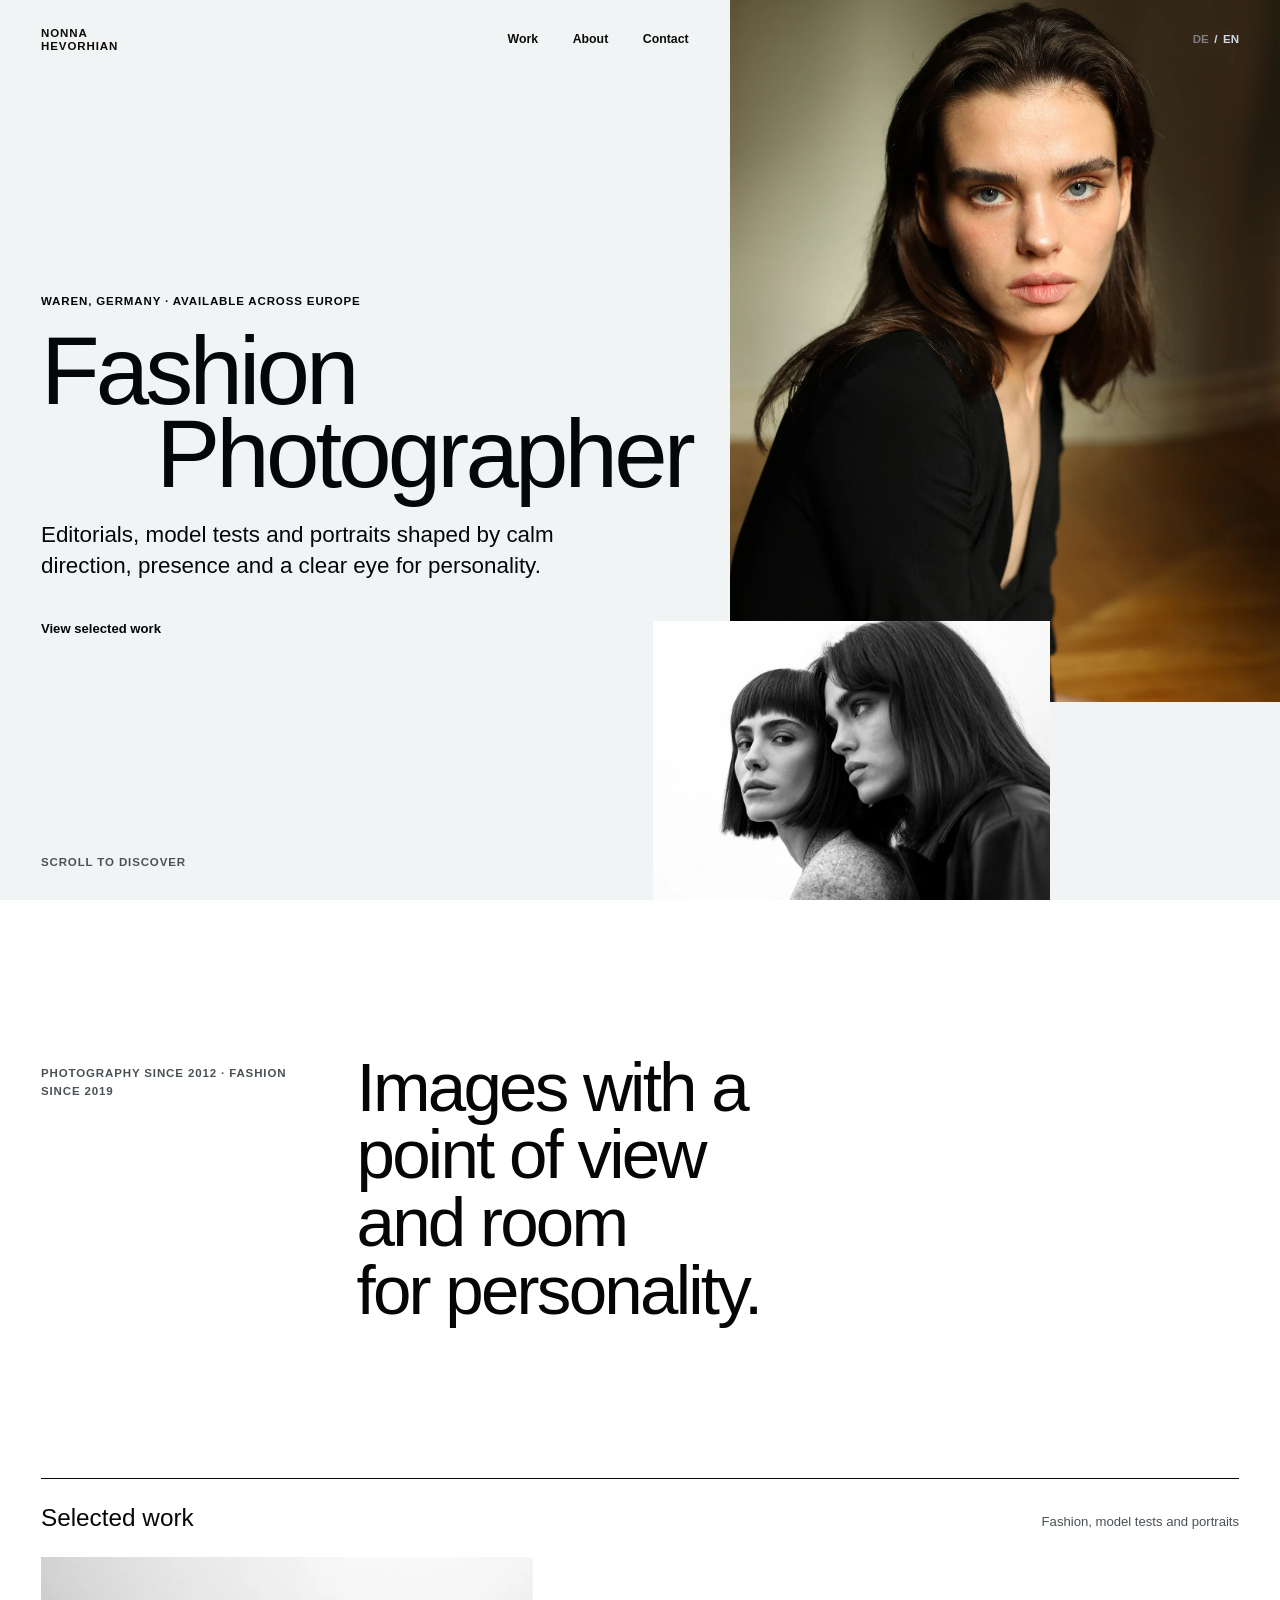
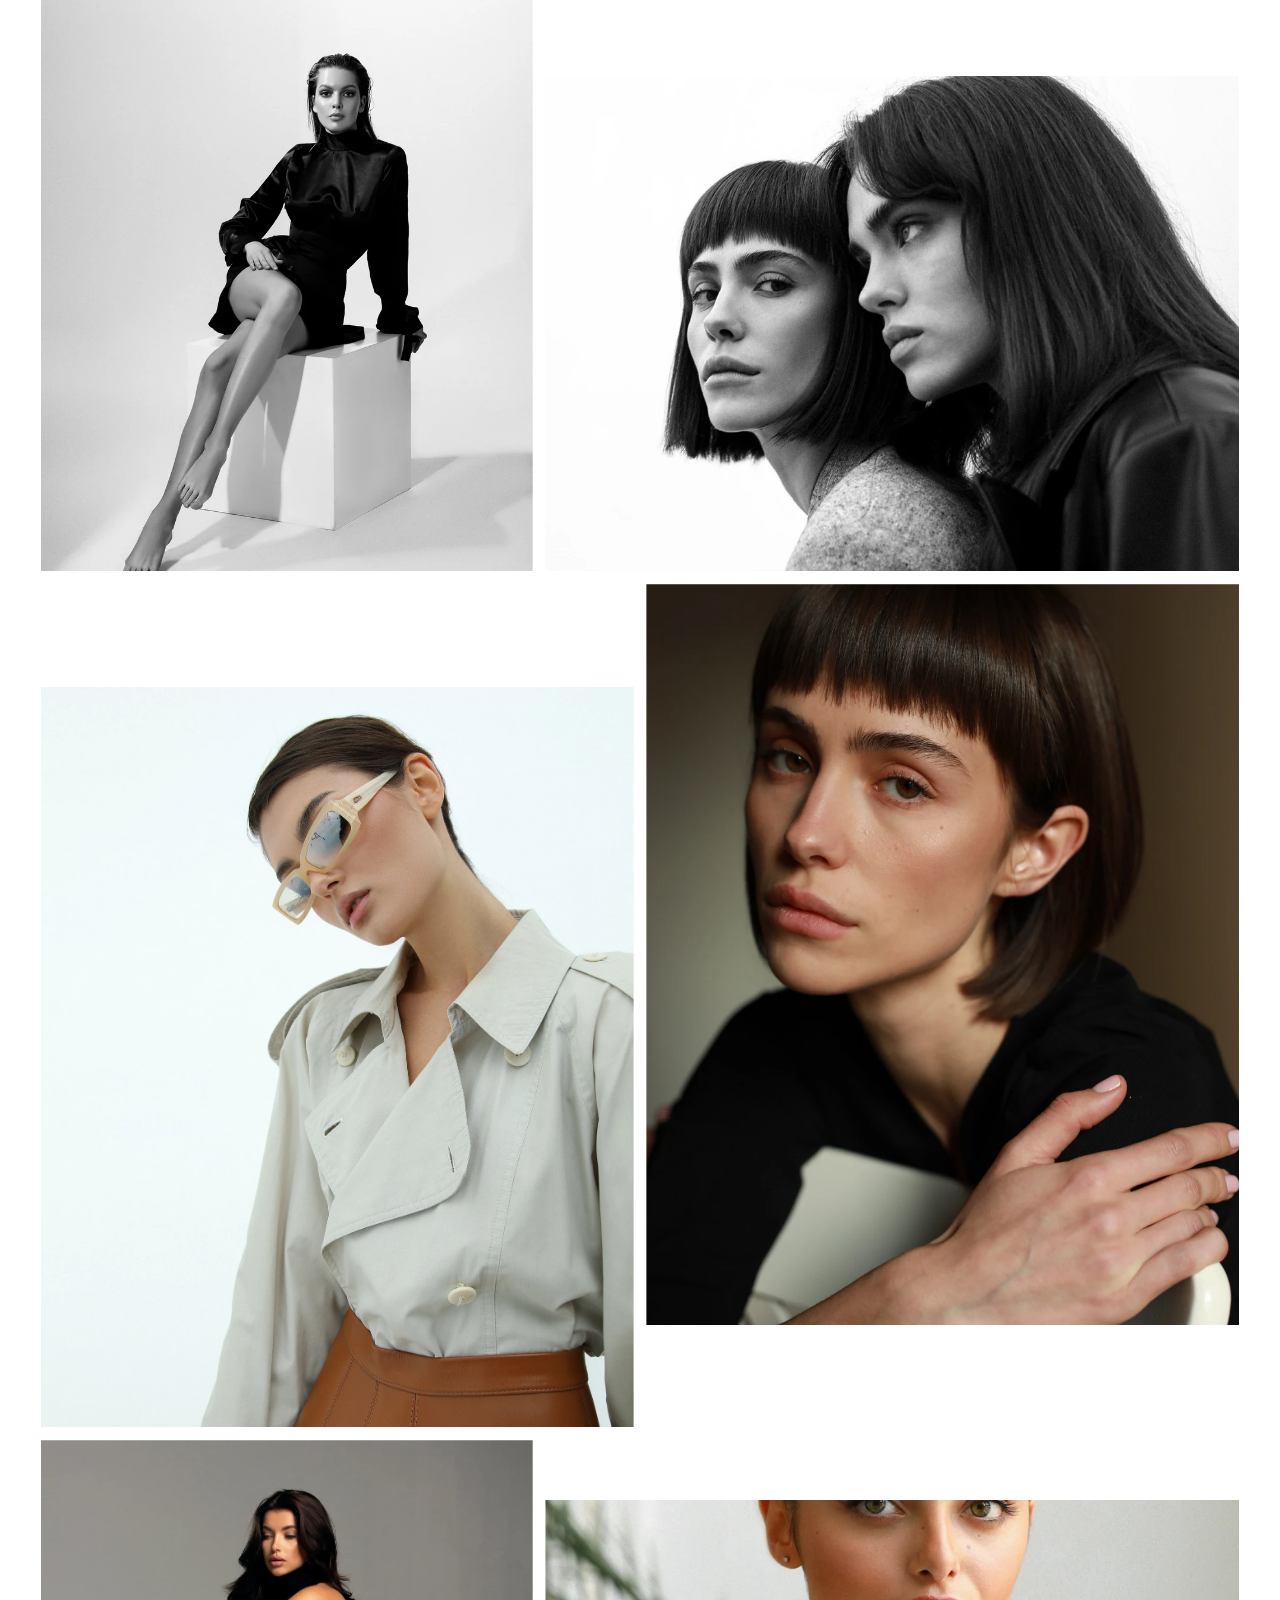
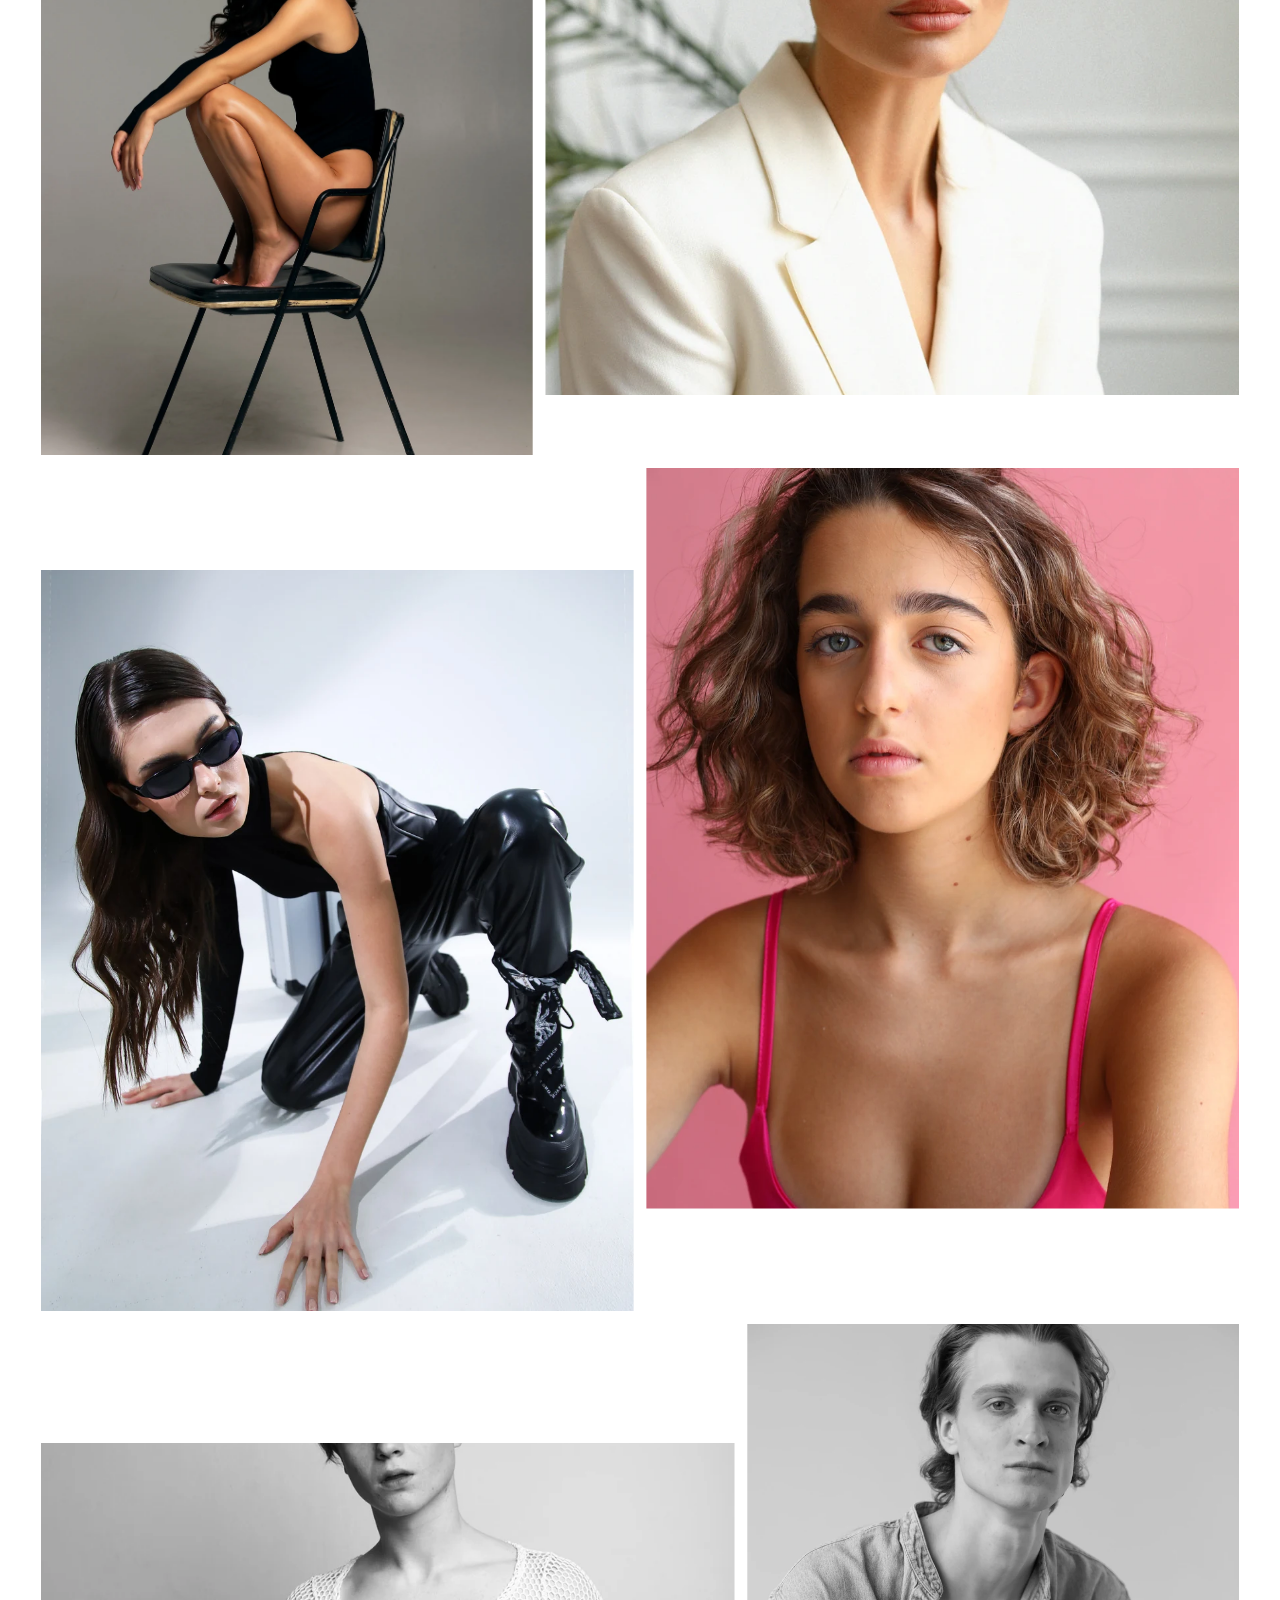
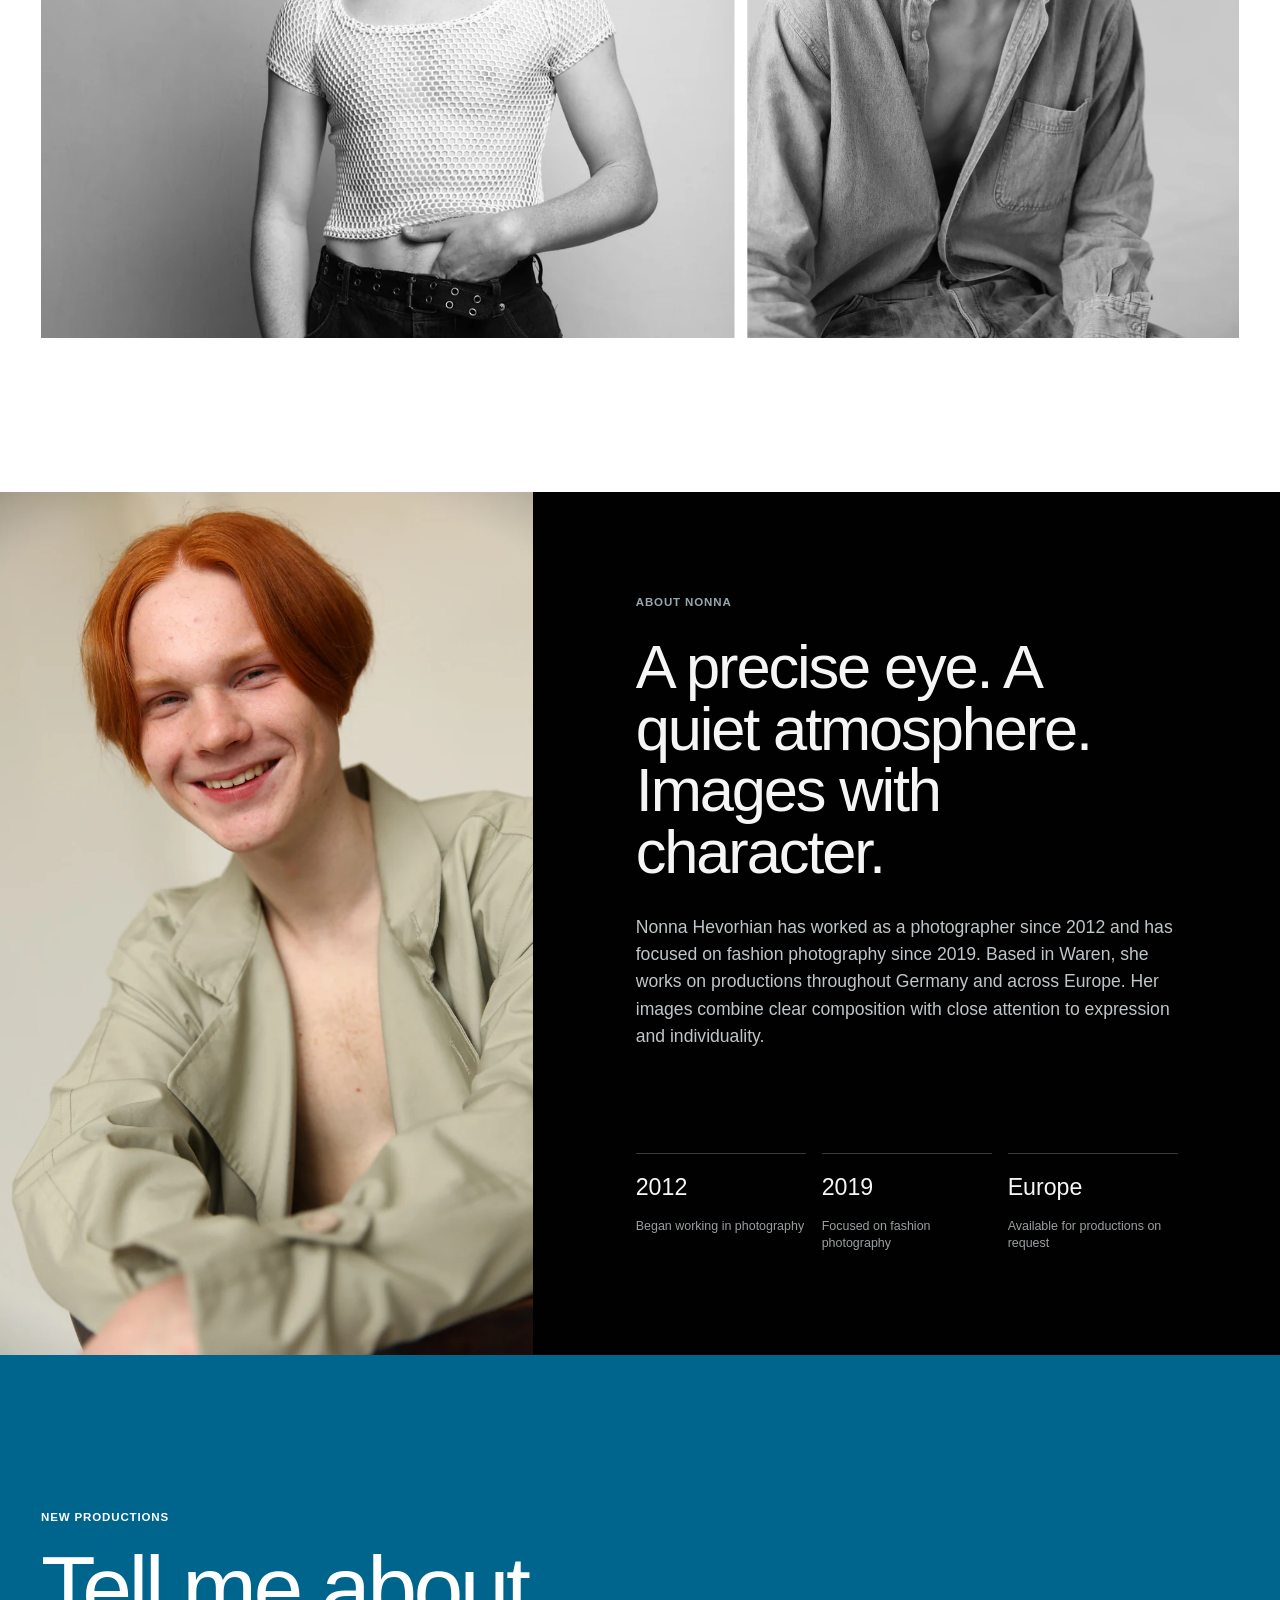
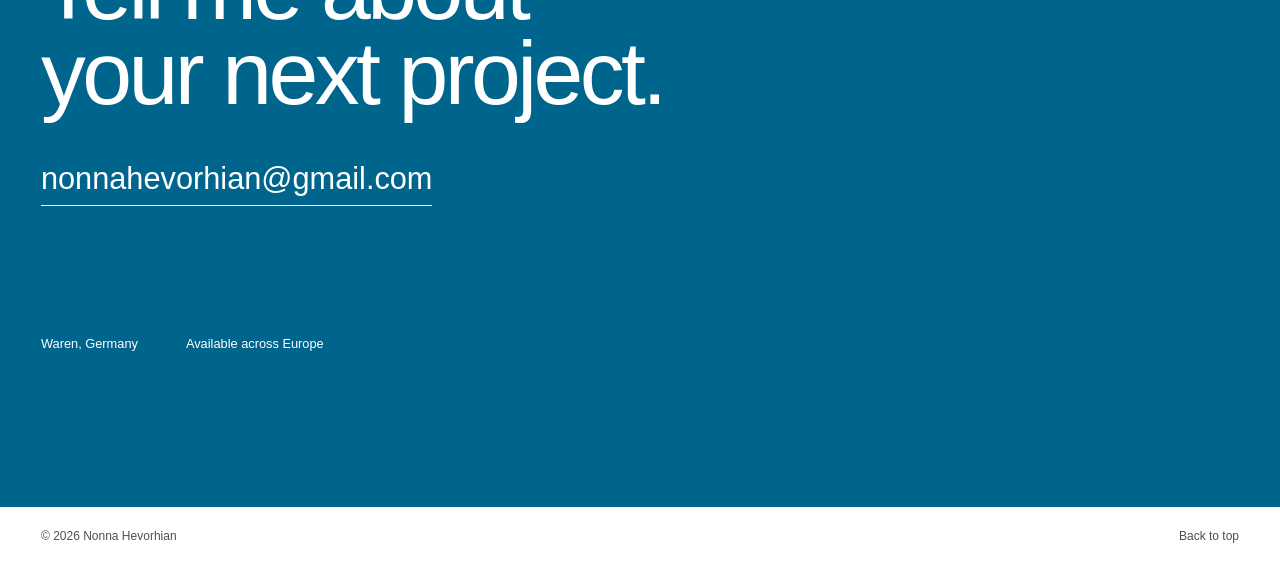
==== index.html @ c0c9d3ea "Publish Nonna photography portfolio" ====
<!doctype html>
<html lang="de">
  <head>
    <meta charset="UTF-8" />
    <meta name="viewport" content="width=device-width, initial-scale=1" />
    <meta name="description" content="Nonna Hevorhian, Fashionfotografin in Waren. Editorial, Model Tests und Portraits in Deutschland und europaweit." />
    <meta name="theme-color" content="oklch(1 0 0)" />
    <meta name="robots" content="index, follow, max-image-preview:large" />
    <link rel="canonical" href="https://unquiet-apb.github.io/nonna-photography/" />
    <link rel="alternate" hreflang="de" href="https://unquiet-apb.github.io/nonna-photography/?lang=de" />
    <link rel="alternate" hreflang="en" href="https://unquiet-apb.github.io/nonna-photography/?lang=en" />
    <link rel="alternate" hreflang="x-default" href="https://unquiet-apb.github.io/nonna-photography/" />
    <title>Nonna Hevorhian | Fashion Photographer</title>
    <link rel="icon" href="assets/favicon.svg" type="image/svg+xml" />
    <link rel="stylesheet" href="styles.css" />
    <script type="application/ld+json">
      {
        "@context": "https://schema.org",
        "@graph": [
          {
            "@type": "Person",
            "@id": "https://unquiet-apb.github.io/nonna-photography/#nonna-hevorhian",
            "name": "Nonna Hevorhian",
            "jobTitle": "Fashion Photographer",
            "url": "https://unquiet-apb.github.io/nonna-photography/",
            "email": "mailto:nonnahevorhian@gmail.com",
            "knowsLanguage": ["de", "en"],
            "knowsAbout": [
              "Fashion photography",
              "Editorial photography",
              "Model tests",
              "Portrait photography"
            ],
            "worksFor": { "@id": "https://unquiet-apb.github.io/nonna-photography/#studio" }
          },
          {
            "@type": "ProfessionalService",
            "@id": "https://unquiet-apb.github.io/nonna-photography/#studio",
            "name": "Nonna Hevorhian Photography",
            "url": "https://unquiet-apb.github.io/nonna-photography/",
            "image": "https://unquiet-apb.github.io/nonna-photography/assets/photos/nonna-04-01.webp",
            "email": "nonnahevorhian@gmail.com",
            "founder": { "@id": "https://unquiet-apb.github.io/nonna-photography/#nonna-hevorhian" },
            "address": {
              "@type": "PostalAddress",
              "addressLocality": "Waren (Müritz)",
              "addressCountry": "DE"
            },
            "areaServed": {
              "@type": "Place",
              "name": "Europe"
            },
            "serviceType": [
              "Fashion photography",
              "Editorial photography",
              "Model tests",
              "Portrait photography"
            ]
          }
        ]
      }
    </script>
    <script src="script.js" defer></script>
  </head>
  <body>
    <a class="skip-link" href="#main" data-i18n="skip">Zum Inhalt springen</a>

    <header class="site-header" aria-label="Hauptnavigation">
      <a class="wordmark" href="#top" aria-label="Nonna Hevorhian, Startseite">
        <span>NONNA</span>
        <span>HEVORHIAN</span>
      </a>

      <nav class="nav-links" aria-label="Seitenbereiche">
        <a href="#work" data-i18n="navWork">Arbeiten</a>
        <a href="#about" data-i18n="navAbout">Über mich</a>
        <a href="#contact" data-i18n="navContact">Kontakt</a>
      </nav>

      <div class="language-switch" role="group" aria-label="Sprache wählen">
        <button class="lang-button is-active" type="button" data-lang="de" aria-pressed="true">DE</button>
        <span aria-hidden="true">/</span>
        <button class="lang-button" type="button" data-lang="en" aria-pressed="false">EN</button>
      </div>
    </header>

    <main id="main">
      <section class="hero" id="top" aria-labelledby="hero-title">
        <div class="hero-copy">
          <p class="hero-location" data-i18n="heroLocation">Waren, Deutschland · europaweit</p>
          <h1 id="hero-title">
            <span data-i18n="heroLineOne">Fashion</span>
            <span data-i18n="heroLineTwo">Photographer</span>
          </h1>
          <p class="hero-intro" data-i18n="heroIntro">Editorials, Model Tests und Portraits mit Ruhe, Präsenz und einem klaren Blick für Persönlichkeit.</p>
          <a class="text-link" href="#work" data-i18n="viewWork">Ausgewählte Arbeiten ansehen</a>
        </div>

        <div class="hero-images" aria-label="Ausgewählte Fashion-Portraits">
          <figure class="hero-frame hero-frame-main">
            <img src="assets/photos/nonna-04-01.webp" alt="Fashion-Portrait einer Frau in schwarzem Oberteil" fetchpriority="high" />
          </figure>
          <figure class="hero-frame hero-frame-detail">
            <img src="assets/photos/nonna-05-03.webp" alt="Schwarzweiß-Portrait zweier Models" fetchpriority="high" />
          </figure>
        </div>

        <p class="scroll-note" aria-hidden="true" data-i18n="scroll">Scrollen, um zu entdecken</p>
      </section>

      <section class="statement" aria-labelledby="statement-title">
        <p class="section-note" data-i18n="since">Fotografie seit 2012 · Fashion seit 2019</p>
        <h2 id="statement-title" data-i18n="statement">Bilder, die Haltung zeigen und Raum für Persönlichkeit lassen.</h2>
      </section>

      <section class="portfolio" id="work" aria-labelledby="work-title">
        <div class="section-heading">
          <h2 id="work-title" data-i18n="selectedWork">Ausgewählte Arbeiten</h2>
          <p data-i18n="workIntro">Fashion, Model Tests und Portraits</p>
        </div>

        <div class="gallery">
          <button class="gallery-item gallery-tall reveal" type="button" data-index="0">
            <img src="assets/photos/nonna-07-01.webp" alt="Model in einem schwarzen Kleid auf einem weißen Kubus" loading="lazy" />
          </button>
          <button class="gallery-item gallery-wide reveal" type="button" data-index="1">
            <img src="assets/photos/nonna-05-03.webp" alt="Zwei Models mit dunklen Bobs in Schwarzweiß" loading="lazy" />
          </button>
          <button class="gallery-item gallery-standard reveal" type="button" data-index="2">
            <img src="assets/photos/nonna-06-04.webp" alt="Model mit Sonnenbrille und hellem Trenchcoat" loading="lazy" />
          </button>
          <button class="gallery-item gallery-standard reveal" type="button" data-index="3">
            <img src="assets/photos/nonna-04-02.webp" alt="Nahes Portrait eines Models mit kurzem dunklem Haar" loading="lazy" />
          </button>
          <button class="gallery-item gallery-tall reveal" type="button" data-index="4">
            <img src="assets/photos/nonna-01-02.webp" alt="Sitzendes Model in schwarzem Body im Studio" loading="lazy" />
          </button>
          <button class="gallery-item gallery-wide reveal" type="button" data-index="5">
            <img src="assets/photos/nonna-02-03.webp" alt="Model im weißen Blazer vor hellem Interieur" loading="lazy" />
          </button>
          <button class="gallery-item gallery-standard reveal" type="button" data-index="6">
            <img src="assets/photos/nonna-07-03.webp" alt="Fashion-Model in schwarzem Lederlook und Sonnenbrille" loading="lazy" />
          </button>
          <button class="gallery-item gallery-standard reveal" type="button" data-index="7">
            <img src="assets/photos/nonna-08-01.webp" alt="Junges Model vor rosafarbenem Hintergrund" loading="lazy" />
          </button>
          <button class="gallery-item gallery-wide reveal" type="button" data-index="8">
            <img src="assets/photos/nonna-03-01.webp" alt="Model in dunkler Weste und weiter Hose" loading="lazy" />
          </button>
          <button class="gallery-item gallery-tall reveal" type="button" data-index="9">
            <img src="assets/photos/nonna-01-01.webp" alt="Schwarzweiß-Portrait eines männlichen Models" loading="lazy" />
          </button>
        </div>
      </section>

      <section class="about" id="about" aria-labelledby="about-title">
        <div class="about-portrait reveal">
          <img src="assets/photos/nonna-02-02.webp" alt="Natürliches Portrait eines rothaarigen Models" loading="lazy" />
        </div>
        <div class="about-copy">
          <p class="section-note" data-i18n="aboutNote">Über Nonna</p>
          <h2 id="about-title" data-i18n="aboutTitle">Ein präziser Blick. Eine ruhige Atmosphäre. Bilder mit Charakter.</h2>
          <p data-i18n="aboutBody">Nonna Hevorhian arbeitet seit 2012 als Fotografin und konzentriert sich seit 2019 auf Fashion Photography. Von Waren aus begleitet sie Produktionen in ganz Deutschland und europaweit. Ihre Arbeit verbindet klare Bildgestaltung mit einem aufmerksamen Blick für Ausdruck und Individualität.</p>

          <dl class="experience">
            <div>
              <dt>2012</dt>
              <dd data-i18n="experiencePhoto">Beginn der fotografischen Arbeit</dd>
            </div>
            <div>
              <dt>2019</dt>
              <dd data-i18n="experienceFashion">Fokus auf Fashion Photography</dd>
            </div>
            <div>
              <dt data-i18n="europe">Europa</dt>
              <dd data-i18n="experienceTravel">Verfügbar für Produktionen auf Anfrage</dd>
            </div>
          </dl>
        </div>
      </section>

      <section class="contact" id="contact" aria-labelledby="contact-title">
        <p class="section-note" data-i18n="contactNote">Neue Produktionen</p>
        <h2 id="contact-title" data-i18n="contactTitle">Erzählen Sie mir von Ihrem nächsten Projekt.</h2>
        <a class="email-link" href="mailto:nonnahevorhian@gmail.com">nonnahevorhian@gmail.com</a>
        <div class="contact-meta">
          <p data-i18n="contactLocation">Waren, Deutschland</p>
          <p data-i18n="contactTravel">Europaweit verfügbar</p>
        </div>
      </section>
    </main>

    <footer class="site-footer">
      <p>© <span id="year"></span> Nonna Hevorhian</p>
      <a href="#top" data-i18n="backTop">Nach oben</a>
    </footer>

    <dialog class="lightbox" aria-label="Vergrößerte Portfolioansicht">
      <button class="lightbox-close" type="button" aria-label="Ansicht schließen">×</button>
      <button class="lightbox-nav lightbox-prev" type="button" aria-label="Vorheriges Bild">←</button>
      <figure>
        <img src="" alt="" />
        <figcaption><span class="lightbox-count"></span><span>Nonna Hevorhian</span></figcaption>
      </figure>
      <button class="lightbox-nav lightbox-next" type="button" aria-label="Nächstes Bild">→</button>
    </dialog>
  </body>
</html>
---- styles.css ----
:root {
  --bg: oklch(1 0 0);
  --surface: oklch(0.965 0.003 230);
  --ink: oklch(0.12 0.008 230);
  --muted: oklch(0.43 0.012 230);
  --primary: oklch(0.47 0.11 230);
  --accent: oklch(0.88 0.09 78);
  --dark: oklch(0.075 0 0);
  --on-dark: oklch(0.97 0 0);
  --line: oklch(0.87 0.004 230);
  --font: "Helvetica Neue", Helvetica, Arial, sans-serif;
  --gutter: clamp(1.15rem, 3.2vw, 3.75rem);
  --section-space: clamp(6rem, 12vw, 11rem);
  --ease-out: cubic-bezier(0.16, 1, 0.3, 1);
}

*,
*::before,
*::after {
  box-sizing: border-box;
}

html {
  scroll-behavior: smooth;
  background: var(--bg);
}

body {
  margin: 0;
  color: var(--ink);
  background: var(--bg);
  font-family: var(--font);
  font-size: clamp(1rem, 0.94rem + 0.2vw, 1.125rem);
  line-height: 1.55;
  -webkit-font-smoothing: antialiased;
}

body.is-locked {
  overflow: hidden;
}

img {
  display: block;
  width: 100%;
  height: 100%;
  object-fit: cover;
}

a {
  color: inherit;
  text-decoration: none;
}

button {
  color: inherit;
  font: inherit;
}

:focus-visible {
  outline: 2px solid var(--primary);
  outline-offset: 4px;
}

.skip-link {
  position: fixed;
  z-index: 50;
  top: 0.75rem;
  left: 0.75rem;
  padding: 0.65rem 0.9rem;
  color: var(--bg);
  background: var(--ink);
  transform: translateY(-150%);
  transition: transform 180ms ease;
}

.skip-link:focus {
  transform: translateY(0);
}

.site-header {
  position: fixed;
  z-index: 20;
  inset: 0 0 auto;
  display: grid;
  grid-template-columns: 1fr auto 1fr;
  align-items: center;
  min-height: 5rem;
  border-bottom: 1px solid transparent;
  padding: 1.65rem var(--gutter);
  mix-blend-mode: difference;
  color: white;
  transition: background-color 280ms ease, border-color 280ms ease, color 280ms ease;
}

.site-header.is-scrolled {
  border-bottom-color: var(--line);
  color: var(--ink);
  background: var(--bg);
  mix-blend-mode: normal;
}

.wordmark {
  display: inline-flex;
  flex-direction: column;
  width: max-content;
  font-size: 0.72rem;
  font-weight: 700;
  line-height: 1.05;
  letter-spacing: 0.08em;
}

.nav-links {
  position: absolute;
  right: calc(43vw + var(--gutter));
  display: flex;
  gap: clamp(1rem, 2.7vw, 2.75rem);
  font-size: 0.77rem;
  font-weight: 600;
}

.nav-links a,
.site-footer a,
.text-link {
  position: relative;
}

.nav-links a::after,
.site-footer a::after,
.text-link::after {
  position: absolute;
  right: 0;
  bottom: -0.22rem;
  left: 0;
  height: 1px;
  background: currentColor;
  content: "";
  transform: scaleX(0);
  transform-origin: right;
  transition: transform 350ms var(--ease-out);
}

.nav-links a:hover::after,
.site-footer a:hover::after,
.text-link:hover::after {
  transform: scaleX(1);
  transform-origin: left;
}

.language-switch {
  grid-column: 3;
  justify-self: end;
  display: flex;
  gap: 0.35rem;
  align-items: center;
  font-size: 0.72rem;
  font-weight: 700;
}

.lang-button {
  border: 0;
  padding: 0;
  color: inherit;
  background: none;
  cursor: pointer;
  opacity: 0.5;
}

.lang-button.is-active {
  opacity: 1;
}

.hero {
  position: relative;
  min-height: 100svh;
  overflow: hidden;
  background: var(--surface);
}

.hero-copy {
  position: absolute;
  z-index: 3;
  top: 50%;
  left: var(--gutter);
  width: min(55rem, 60vw);
  transform: translateY(-45%);
}

.hero-location,
.section-note,
.scroll-note {
  margin: 0;
  font-size: 0.72rem;
  font-weight: 600;
  letter-spacing: 0.075em;
  text-transform: uppercase;
}

.hero h1 {
  margin: 1.2rem 0 1.5rem;
  font-size: clamp(3.5rem, 8vw, 6rem);
  font-weight: 500;
  letter-spacing: -0.04em;
  line-height: 0.86;
  text-wrap: balance;
}

.hero h1 span {
  display: block;
}

.hero h1 span:last-child {
  margin-left: clamp(2rem, 9vw, 9rem);
}

.hero-intro {
  max-width: 35rem;
  margin: 0 0 2rem;
  font-size: clamp(1rem, 1vw + 0.6rem, 1.4rem);
  line-height: 1.4;
  text-wrap: pretty;
}

.text-link {
  display: inline-block;
  font-size: 0.82rem;
  font-weight: 700;
}

.hero-images {
  position: absolute;
  inset: 0;
}

.hero-frame {
  position: absolute;
  margin: 0;
  overflow: hidden;
  background: var(--line);
  animation: image-reveal 1.15s var(--ease-out) both;
}

.hero-frame-main {
  top: 0;
  right: 0;
  width: 43vw;
  height: 78svh;
}

.hero-frame-detail {
  right: 18vw;
  bottom: 0;
  width: 31vw;
  height: 31svh;
  animation-delay: 160ms;
}

.hero-frame-detail img {
  object-position: 55% 46%;
}

.scroll-note {
  position: absolute;
  bottom: 1.75rem;
  left: var(--gutter);
  color: var(--muted);
  writing-mode: horizontal-tb;
  transform: none;
}

@keyframes image-reveal {
  from {
    clip-path: inset(0 0 100% 0);
    transform: scale(1.035);
  }
  to {
    clip-path: inset(0);
    transform: scale(1);
  }
}

.statement {
  display: grid;
  grid-template-columns: 3fr 8fr 1fr;
  gap: 2rem;
  padding: var(--section-space) var(--gutter);
}

.statement .section-note {
  padding-top: 0.7rem;
  color: var(--muted);
}

.statement h2 {
  grid-column: 2;
  max-width: 14ch;
  margin: 0;
  font-size: clamp(2.7rem, 5.4vw, 5.7rem);
  font-weight: 400;
  letter-spacing: -0.04em;
  line-height: 0.98;
  text-wrap: balance;
}

.portfolio {
  padding: 0 var(--gutter) var(--section-space);
}

.section-heading {
  display: flex;
  justify-content: space-between;
  align-items: baseline;
  gap: 2rem;
  padding: 1.25rem 0;
  border-top: 1px solid var(--ink);
}

.section-heading h2,
.section-heading p {
  margin: 0;
}

.section-heading h2 {
  font-size: clamp(1.3rem, 1.9vw, 2rem);
  font-weight: 500;
}

.section-heading p {
  color: var(--muted);
  font-size: 0.82rem;
}

.gallery {
  display: grid;
  grid-template-columns: repeat(12, 1fr);
  gap: clamp(0.6rem, 1vw, 1rem);
}

.gallery-item {
  position: relative;
  display: block;
  min-width: 0;
  overflow: hidden;
  border: 0;
  padding: 0;
  background: var(--surface);
  cursor: zoom-in;
}

.gallery-item::after {
  position: absolute;
  inset: 0;
  border: 0 solid white;
  content: "";
  transition: border-width 450ms var(--ease-out);
  pointer-events: none;
}

.gallery-item:hover::after {
  border-width: 0.65rem;
}

.gallery-item img {
  transition: transform 800ms var(--ease-out), filter 500ms ease;
}

.gallery-item:hover img {
  transform: scale(1.025);
}

.gallery-tall {
  grid-column: span 5;
  aspect-ratio: 4 / 5;
}

.gallery-wide {
  grid-column: span 7;
  align-self: end;
  aspect-ratio: 7 / 5;
}

.gallery-standard {
  grid-column: span 6;
  aspect-ratio: 4 / 5;
}

.gallery-item:nth-child(3),
.gallery-item:nth-child(7) {
  margin-top: clamp(3rem, 8vw, 9rem);
}

.gallery-item:nth-child(6) {
  align-self: center;
}

.reveal {
  clip-path: inset(0);
  transform: translateY(0);
  transition: clip-path 900ms var(--ease-out), transform 900ms var(--ease-out);
}

.reveal.is-pending {
  clip-path: inset(0 0 12% 0);
  transform: translateY(2.5rem);
}

.about {
  display: grid;
  grid-template-columns: minmax(0, 5fr) minmax(0, 7fr);
  min-height: 90svh;
  background: var(--dark);
  color: var(--on-dark);
}

.about-portrait {
  min-height: 75svh;
}

.about-copy {
  display: flex;
  flex-direction: column;
  justify-content: center;
  padding: clamp(3rem, 8vw, 8rem);
}

.about-copy .section-note {
  color: oklch(0.72 0.02 230);
}

.about-copy h2 {
  max-width: 15ch;
  margin: 1.5rem 0 2rem;
  font-size: clamp(2.4rem, 4.8vw, 5rem);
  font-weight: 400;
  letter-spacing: -0.035em;
  line-height: 1;
  text-wrap: balance;
}

.about-copy > p:not(.section-note) {
  max-width: 43rem;
  margin: 0;
  color: oklch(0.82 0.008 230);
  text-wrap: pretty;
}

.experience {
  display: grid;
  grid-template-columns: repeat(3, 1fr);
  gap: 1rem;
  margin: clamp(3rem, 8vw, 7rem) 0 0;
}

.experience div {
  padding-top: 1rem;
  border-top: 1px solid oklch(0.35 0.006 230);
}

.experience dt {
  margin-bottom: 0.75rem;
  font-size: 1.45rem;
}

.experience dd {
  margin: 0;
  color: oklch(0.7 0.008 230);
  font-size: 0.78rem;
  line-height: 1.4;
}

.contact {
  min-height: 78svh;
  display: flex;
  flex-direction: column;
  justify-content: center;
  align-items: flex-start;
  padding: var(--section-space) var(--gutter);
  background: var(--primary);
  color: white;
}

.contact h2 {
  max-width: 14ch;
  margin: 1.25rem 0 2.5rem;
  font-size: clamp(3rem, 7vw, 6rem);
  font-weight: 400;
  letter-spacing: -0.04em;
  line-height: 0.94;
  text-wrap: balance;
}

.email-link {
  max-width: 100%;
  border-bottom: 1px solid currentColor;
  padding-bottom: 0.15rem;
  font-size: clamp(1.05rem, 2.4vw, 2.25rem);
  overflow-wrap: anywhere;
  transition: opacity 250ms ease;
}

.email-link:hover {
  opacity: 0.68;
}

.contact-meta {
  display: flex;
  gap: 3rem;
  margin-top: clamp(4rem, 10vw, 8rem);
  font-size: 0.8rem;
}

.contact-meta p {
  margin: 0;
}

.site-footer {
  display: flex;
  justify-content: space-between;
  padding: 1.25rem var(--gutter);
  color: var(--muted);
  font-size: 0.75rem;
}

.site-footer p {
  margin: 0;
}

.lightbox {
  width: 100vw;
  max-width: none;
  height: 100svh;
  max-height: none;
  margin: 0;
  border: 0;
  padding: 0;
  color: white;
  background: oklch(0.04 0 0 / 0.96);
}

.lightbox[open] {
  display: grid;
  grid-template-columns: minmax(3.5rem, 1fr) minmax(0, 12fr) minmax(3.5rem, 1fr);
  align-items: center;
}

.lightbox::backdrop {
  background: oklch(0.04 0 0 / 0.82);
}

.lightbox figure {
  display: flex;
  flex-direction: column;
  justify-content: center;
  height: 100%;
  margin: 0;
  padding: 3.5rem 0 1.5rem;
}

.lightbox figure img {
  min-height: 0;
  object-fit: contain;
}

.lightbox figcaption {
  display: flex;
  justify-content: space-between;
  padding-top: 0.7rem;
  color: oklch(0.72 0 0);
  font-size: 0.72rem;
}

.lightbox-close,
.lightbox-nav {
  border: 0;
  color: white;
  background: transparent;
  cursor: pointer;
}

.lightbox-close {
  position: fixed;
  z-index: 2;
  top: 1rem;
  right: 1.2rem;
  font-size: 2rem;
  font-weight: 300;
}

.lightbox-nav {
  height: 100%;
  font-size: 1.5rem;
  opacity: 0.7;
  transition: opacity 200ms ease;
}

.lightbox-nav:hover {
  opacity: 1;
}

@media (min-width: 901px) and (max-width: 1120px) {
  .hero h1 {
    font-size: clamp(3.5rem, 6.3vw, 4.5rem);
  }

  .hero h1 span:last-child {
    margin-left: clamp(2rem, 5vw, 4rem);
  }
}

@media (max-width: 900px) {
  .site-header {
    grid-template-columns: 1fr auto;
  }

  .language-switch {
    grid-column: 2;
  }

  .nav-links {
    display: none;
  }

  .hero {
    min-height: 110svh;
  }

  .hero-copy {
    top: 15svh;
    width: calc(100% - 2 * var(--gutter));
    transform: none;
  }

  .hero h1 span:last-child {
    margin-left: 0;
  }

  .hero-intro {
    max-width: 28rem;
  }

  .hero-frame-main {
    top: auto;
    right: 0;
    bottom: 0;
    width: 76vw;
    height: 60svh;
  }

  .hero-frame-detail {
    right: auto;
    bottom: 9svh;
    left: 0;
    width: 39vw;
    height: 28svh;
  }

  .statement {
    grid-template-columns: 1fr;
  }

  .statement h2 {
    grid-column: 1;
  }

  .about {
    grid-template-columns: 1fr;
  }

  .about-portrait {
    min-height: 70svh;
  }

  .experience {
    grid-template-columns: 1fr;
  }
}

@media (max-width: 640px) {
  .hero h1 {
    font-size: clamp(2.3rem, 12vw, 4.6rem);
  }

  .hero-intro {
    max-width: 85%;
    font-size: 1rem;
  }

  .scroll-note {
    display: none;
  }

  .statement h2 {
    font-size: clamp(2.5rem, 12vw, 4rem);
  }

  .section-heading {
    align-items: flex-start;
    flex-direction: column;
    gap: 0.25rem;
  }

  .gallery {
    grid-template-columns: 1fr;
    gap: 0.75rem;
  }

  .gallery-item,
  .gallery-tall,
  .gallery-wide,
  .gallery-standard {
    grid-column: 1;
    margin-top: 0 !important;
  }

  .gallery-wide {
    aspect-ratio: 5 / 4;
  }

  .about-copy {
    padding: 4rem var(--gutter) 5rem;
  }

  .about-copy h2 {
    font-size: clamp(2.5rem, 12vw, 4rem);
  }

  .contact-meta {
    flex-direction: column;
    gap: 0.3rem;
  }

  .lightbox[open] {
    grid-template-columns: 3rem minmax(0, 1fr) 3rem;
  }

  .lightbox figure {
    padding-top: 4rem;
  }
}

@media (prefers-reduced-motion: reduce) {
  html {
    scroll-behavior: auto;
  }

  *,
  *::before,
  *::after {
    animation-duration: 0.01ms !important;
    animation-iteration-count: 1 !important;
    scroll-behavior: auto !important;
    transition-duration: 0.01ms !important;
  }

  .reveal,
  .reveal.is-pending {
    clip-path: none;
    transform: none;
  }
}
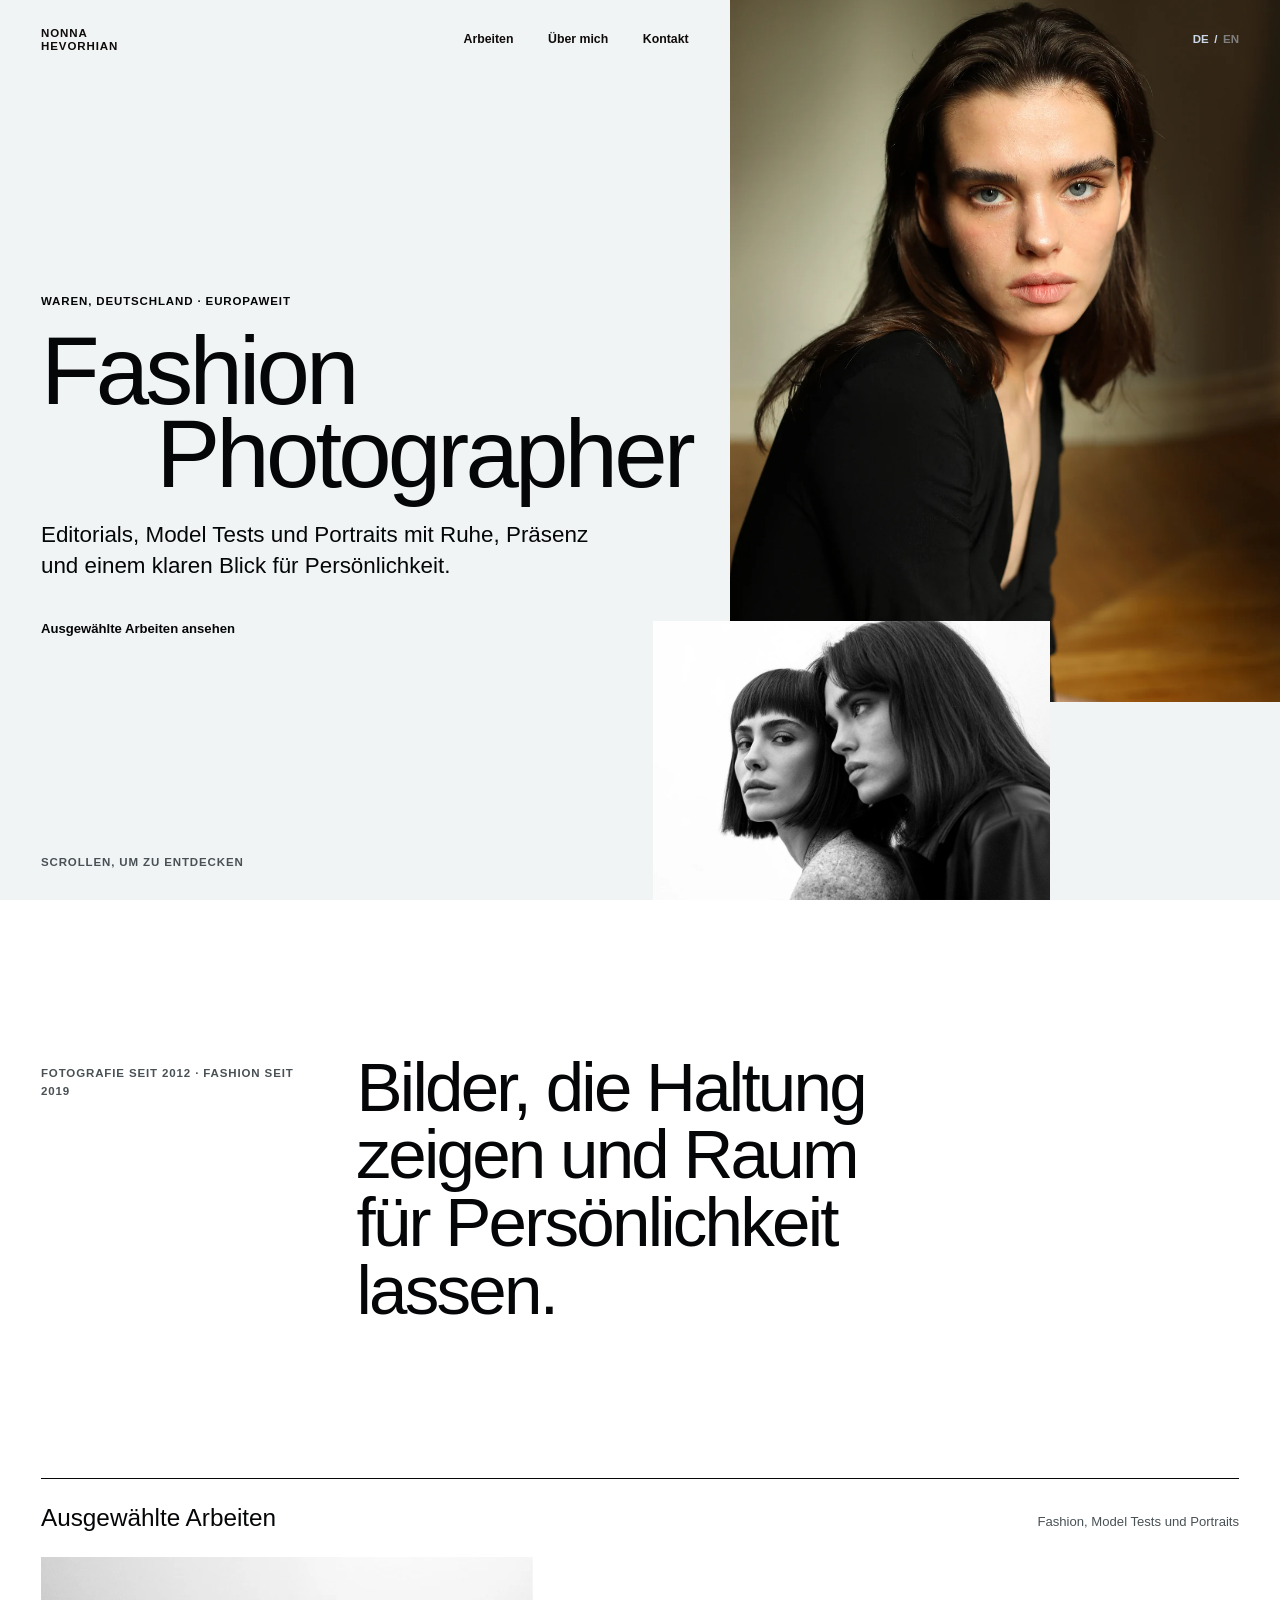
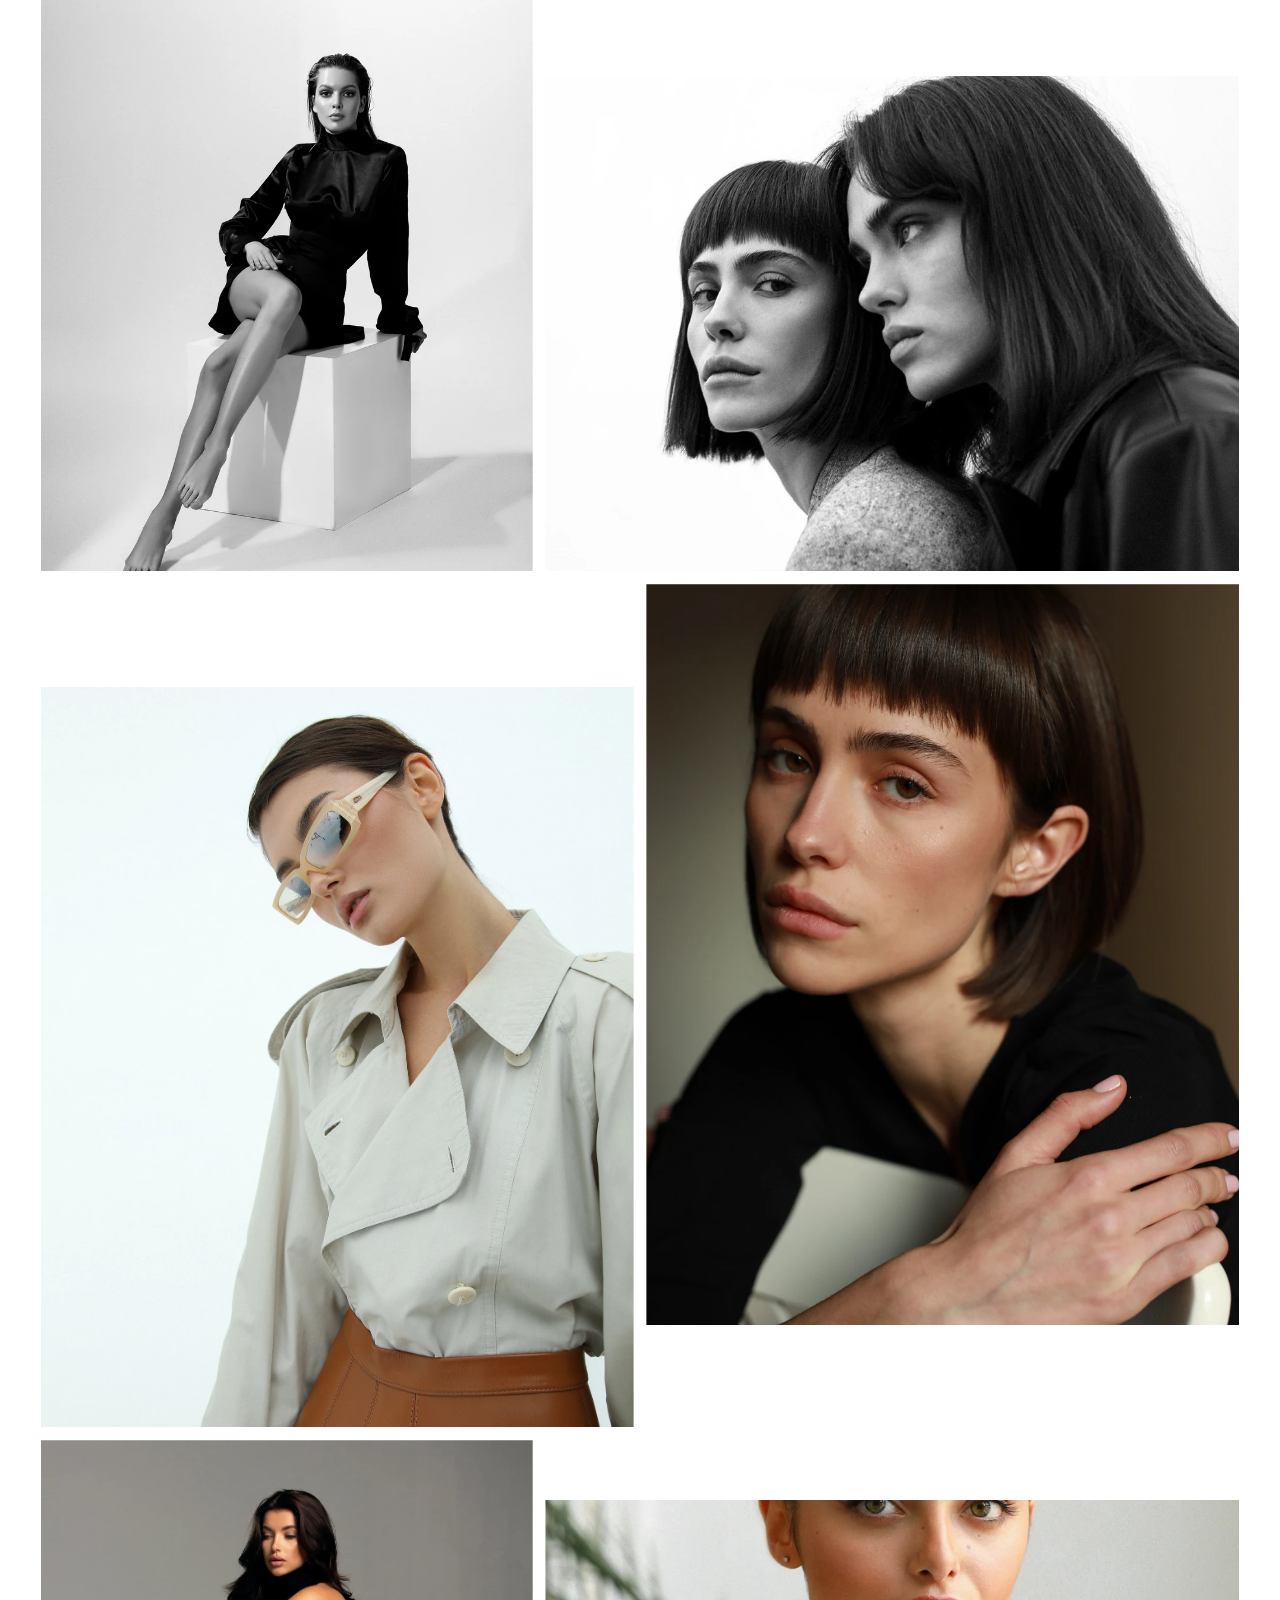
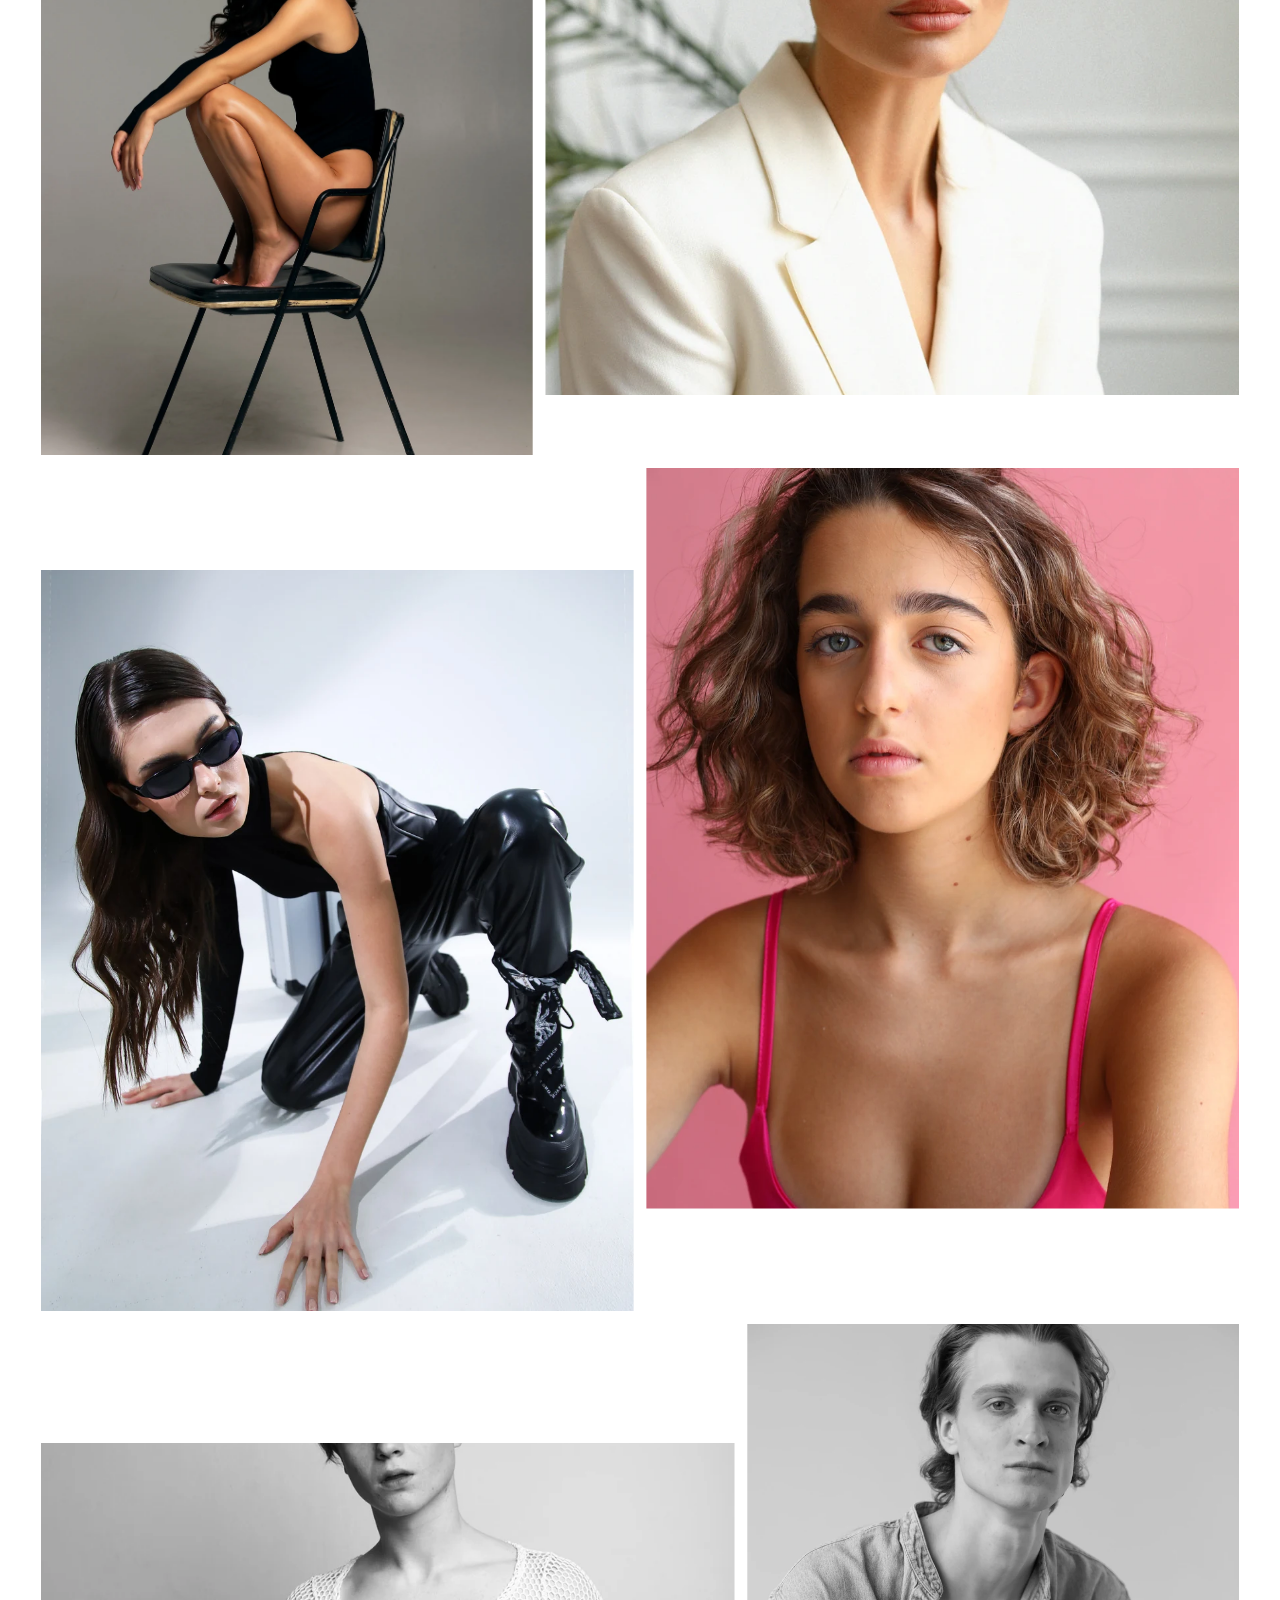
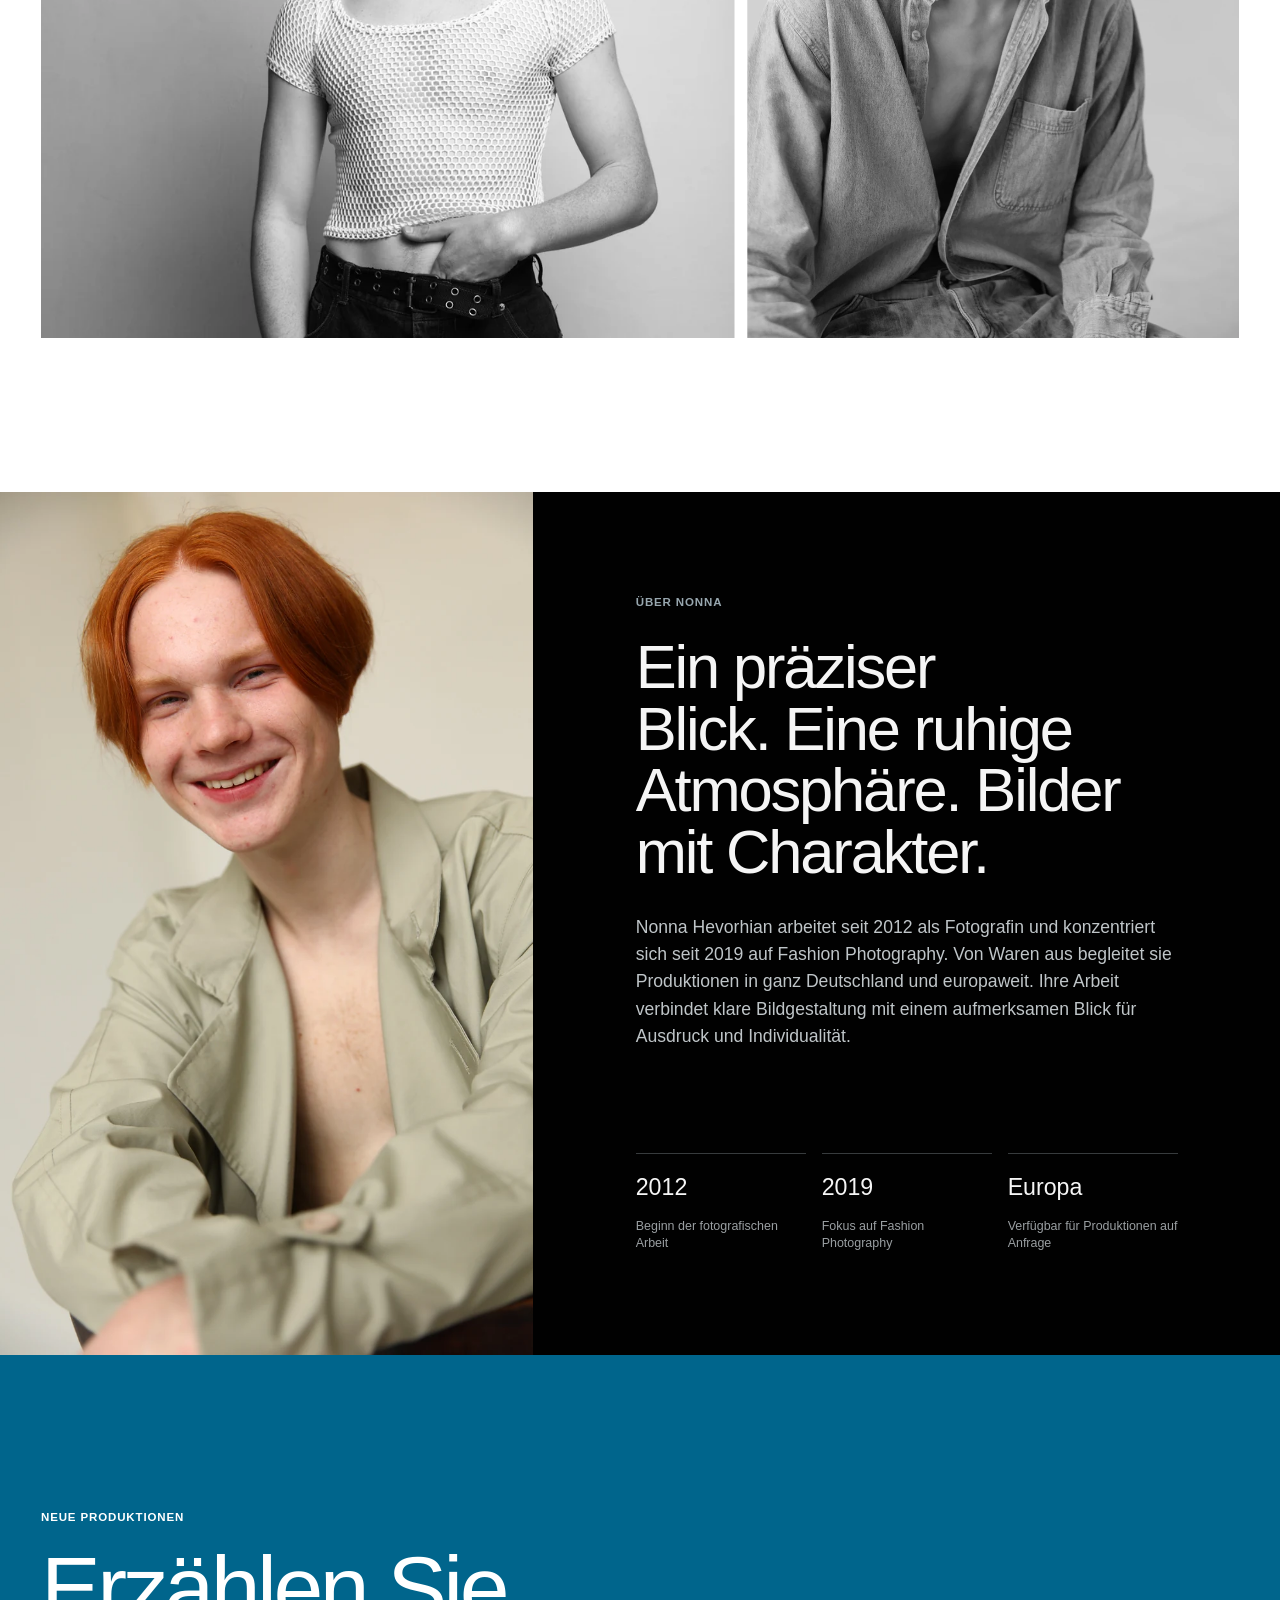
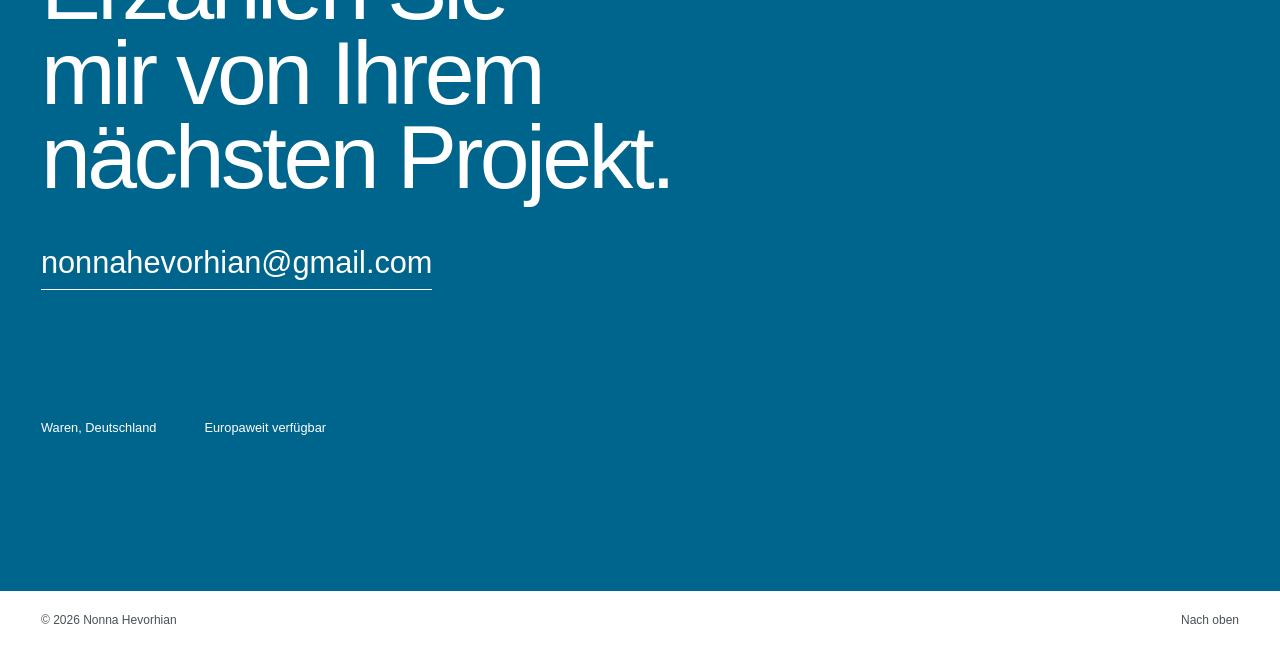
==== commit 6046d1a4: "Prepare multilingual Google indexing" ====
--- a/index.html
+++ b/index.html
@@ -3,14 +3,22 @@
   <head>
     <meta charset="UTF-8" />
     <meta name="viewport" content="width=device-width, initial-scale=1" />
-    <meta name="description" content="Nonna Hevorhian, Fashionfotografin in Waren. Editorial, Model Tests und Portraits in Deutschland und europaweit." />
+    <meta name="description" content="Nonna Hevorhian ist Fashionfotografin in Waren (Müritz). Editorials, Model Tests und Portraits in Deutschland und europaweit." />
     <meta name="theme-color" content="oklch(1 0 0)" />
     <meta name="robots" content="index, follow, max-image-preview:large" />
-    <link rel="canonical" href="https://unquiet-apb.github.io/nonna-photography/" />
-    <link rel="alternate" hreflang="de" href="https://unquiet-apb.github.io/nonna-photography/?lang=de" />
-    <link rel="alternate" hreflang="en" href="https://unquiet-apb.github.io/nonna-photography/?lang=en" />
-    <link rel="alternate" hreflang="x-default" href="https://unquiet-apb.github.io/nonna-photography/" />
-    <title>Nonna Hevorhian | Fashion Photographer</title>
+    <link rel="canonical" href="https://nonnaphoto.com/" />
+    <link rel="alternate" hreflang="de" href="https://nonnaphoto.com/" />
+    <link rel="alternate" hreflang="en" href="https://nonnaphoto.com/en/" />
+    <link rel="alternate" hreflang="x-default" href="https://nonnaphoto.com/" />
+    <meta property="og:type" content="website" />
+    <meta property="og:locale" content="de_DE" />
+    <meta property="og:locale:alternate" content="en_GB" />
+    <meta property="og:title" content="Fashionfotografin in Waren | Nonna Hevorhian" />
+    <meta property="og:description" content="Editorials, Model Tests und Portraits in Deutschland und europaweit." />
+    <meta property="og:url" content="https://nonnaphoto.com/" />
+    <meta property="og:image" content="https://nonnaphoto.com/assets/photos/nonna-04-01.webp" />
+    <meta name="twitter:card" content="summary_large_image" />
+    <title>Fashionfotografin in Waren | Nonna Hevorhian</title>
     <link rel="icon" href="assets/favicon.svg" type="image/svg+xml" />
     <link rel="stylesheet" href="styles.css" />
     <script type="application/ld+json">
@@ -18,11 +26,19 @@
         "@context": "https://schema.org",
         "@graph": [
           {
+            "@type": "WebPage",
+            "@id": "https://nonnaphoto.com/#webpage",
+            "url": "https://nonnaphoto.com/",
+            "name": "Fashionfotografin in Waren | Nonna Hevorhian",
+            "inLanguage": "de",
+            "about": { "@id": "https://nonnaphoto.com/#nonna-hevorhian" }
+          },
+          {
             "@type": "Person",
-            "@id": "https://unquiet-apb.github.io/nonna-photography/#nonna-hevorhian",
+            "@id": "https://nonnaphoto.com/#nonna-hevorhian",
             "name": "Nonna Hevorhian",
             "jobTitle": "Fashion Photographer",
-            "url": "https://unquiet-apb.github.io/nonna-photography/",
+            "url": "https://nonnaphoto.com/",
             "email": "mailto:nonnahevorhian@gmail.com",
             "knowsLanguage": ["de", "en"],
             "knowsAbout": [
@@ -31,16 +47,16 @@
               "Model tests",
               "Portrait photography"
             ],
-            "worksFor": { "@id": "https://unquiet-apb.github.io/nonna-photography/#studio" }
+            "worksFor": { "@id": "https://nonnaphoto.com/#studio" }
           },
           {
             "@type": "ProfessionalService",
-            "@id": "https://unquiet-apb.github.io/nonna-photography/#studio",
+            "@id": "https://nonnaphoto.com/#studio",
             "name": "Nonna Hevorhian Photography",
-            "url": "https://unquiet-apb.github.io/nonna-photography/",
-            "image": "https://unquiet-apb.github.io/nonna-photography/assets/photos/nonna-04-01.webp",
+            "url": "https://nonnaphoto.com/",
+            "image": "https://nonnaphoto.com/assets/photos/nonna-04-01.webp",
             "email": "nonnahevorhian@gmail.com",
-            "founder": { "@id": "https://unquiet-apb.github.io/nonna-photography/#nonna-hevorhian" },
+            "founder": { "@id": "https://nonnaphoto.com/#nonna-hevorhian" },
             "address": {
               "@type": "PostalAddress",
               "addressLocality": "Waren (Müritz)",
@@ -77,10 +93,10 @@
         <a href="#contact" data-i18n="navContact">Kontakt</a>
       </nav>
 
-      <div class="language-switch" role="group" aria-label="Sprache wählen">
-        <button class="lang-button is-active" type="button" data-lang="de" aria-pressed="true">DE</button>
+      <div class="language-switch" aria-label="Sprache wählen">
+        <a class="lang-button is-active" href="./" lang="de" aria-current="page">DE</a>
         <span aria-hidden="true">/</span>
-        <button class="lang-button" type="button" data-lang="en" aria-pressed="false">EN</button>
+        <a class="lang-button" href="en/" lang="en">EN</a>
       </div>
     </header>
 
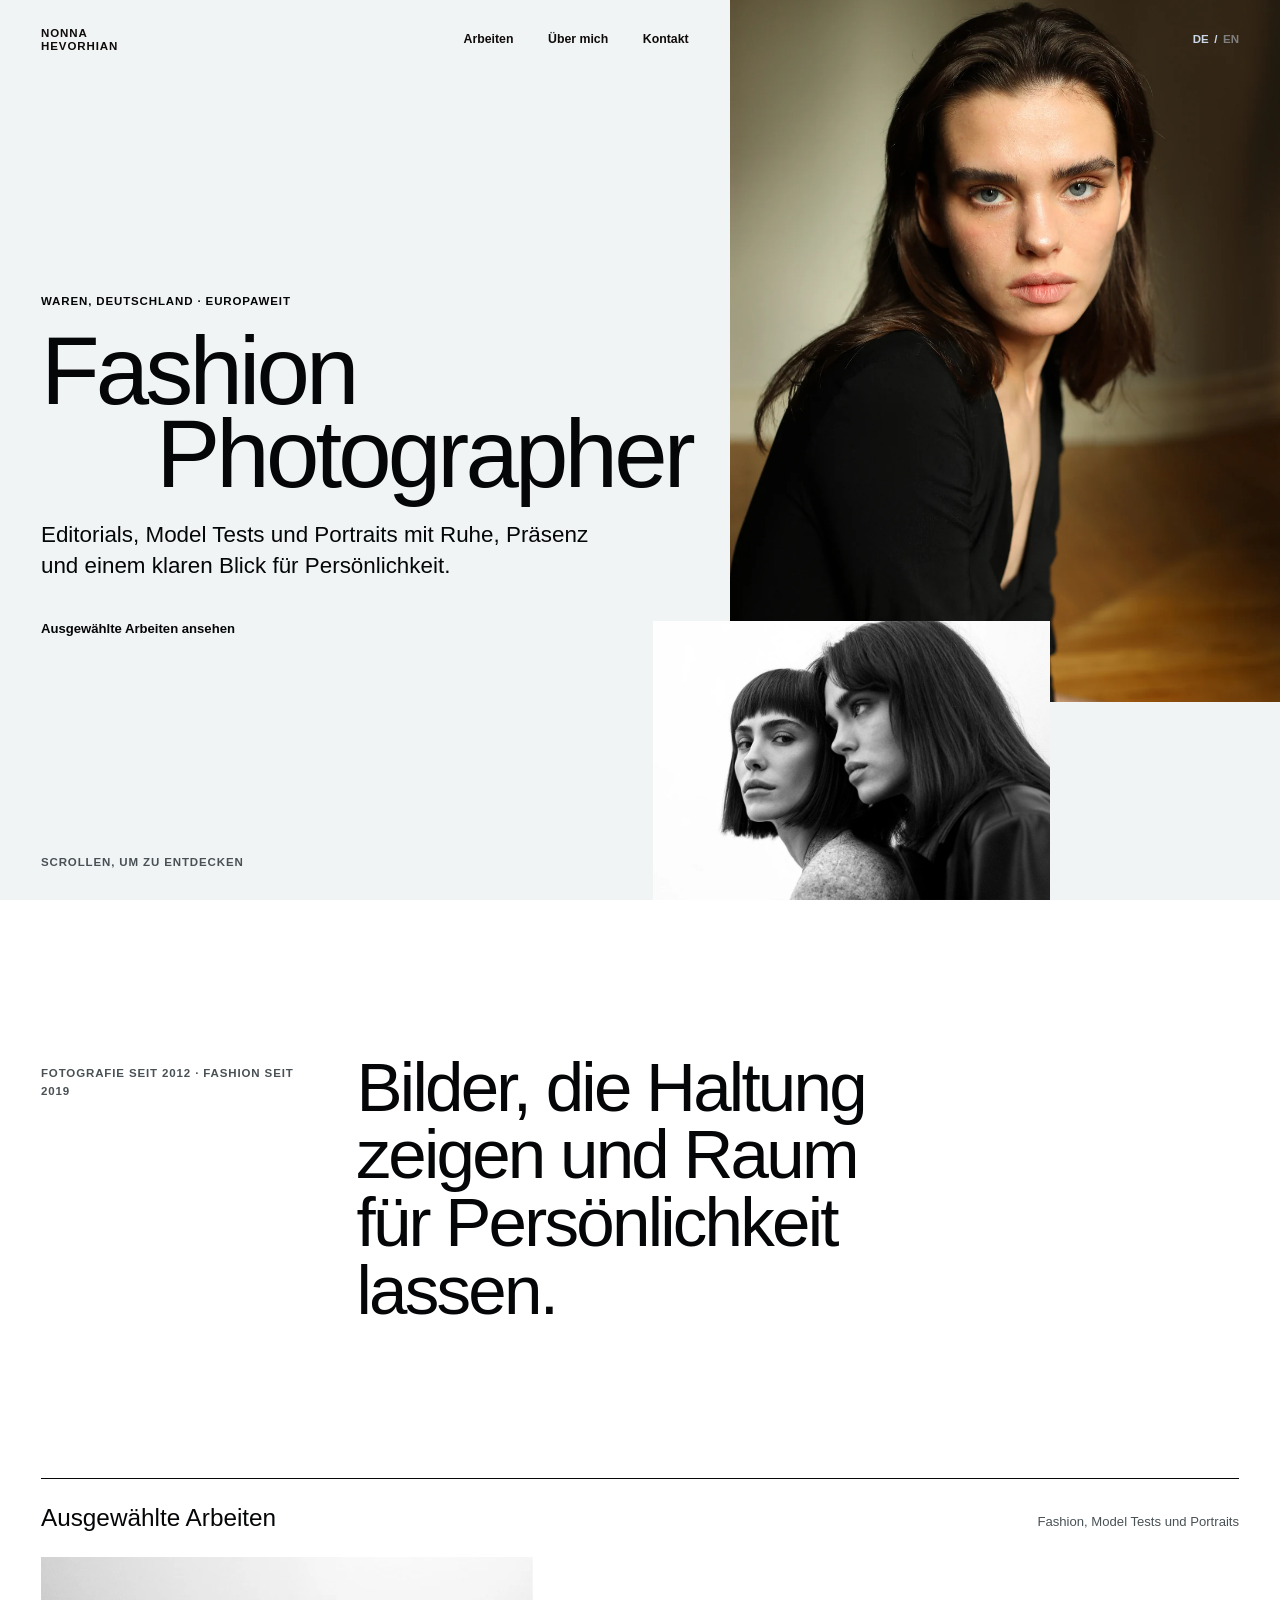
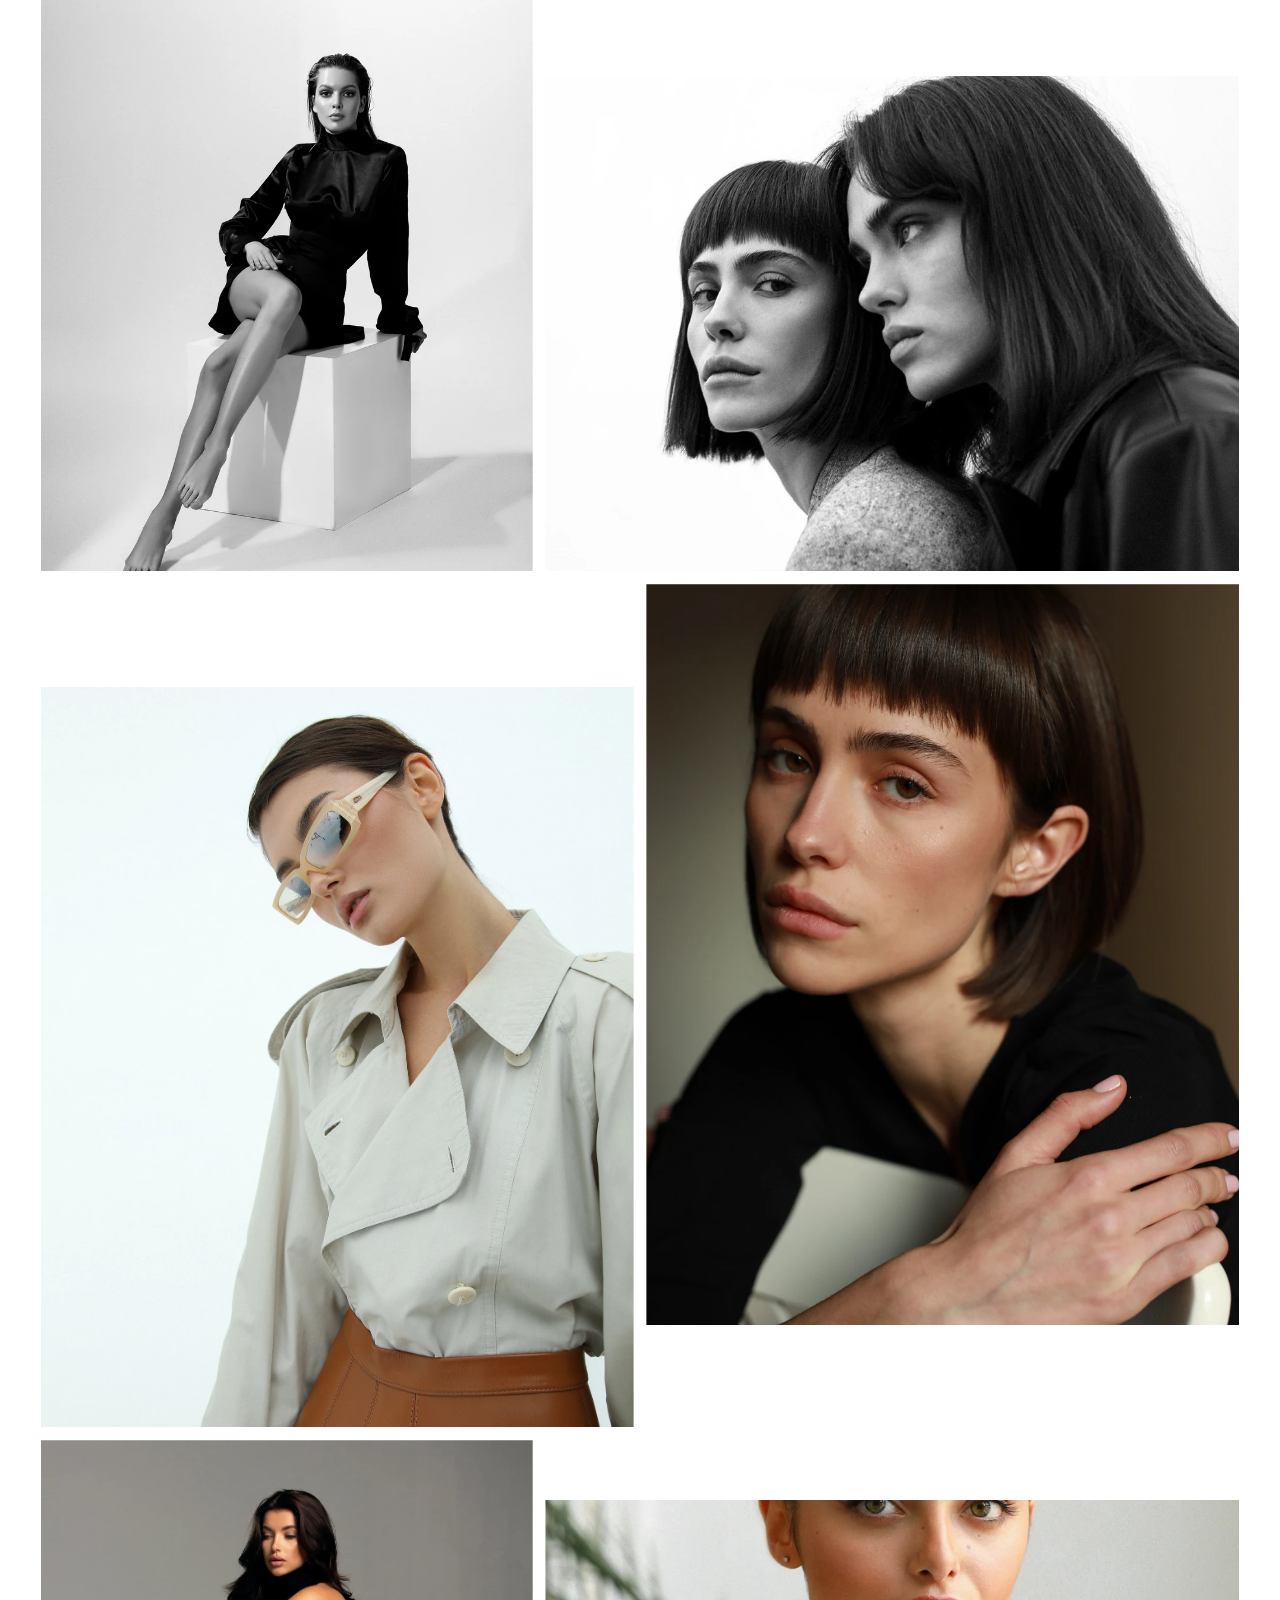
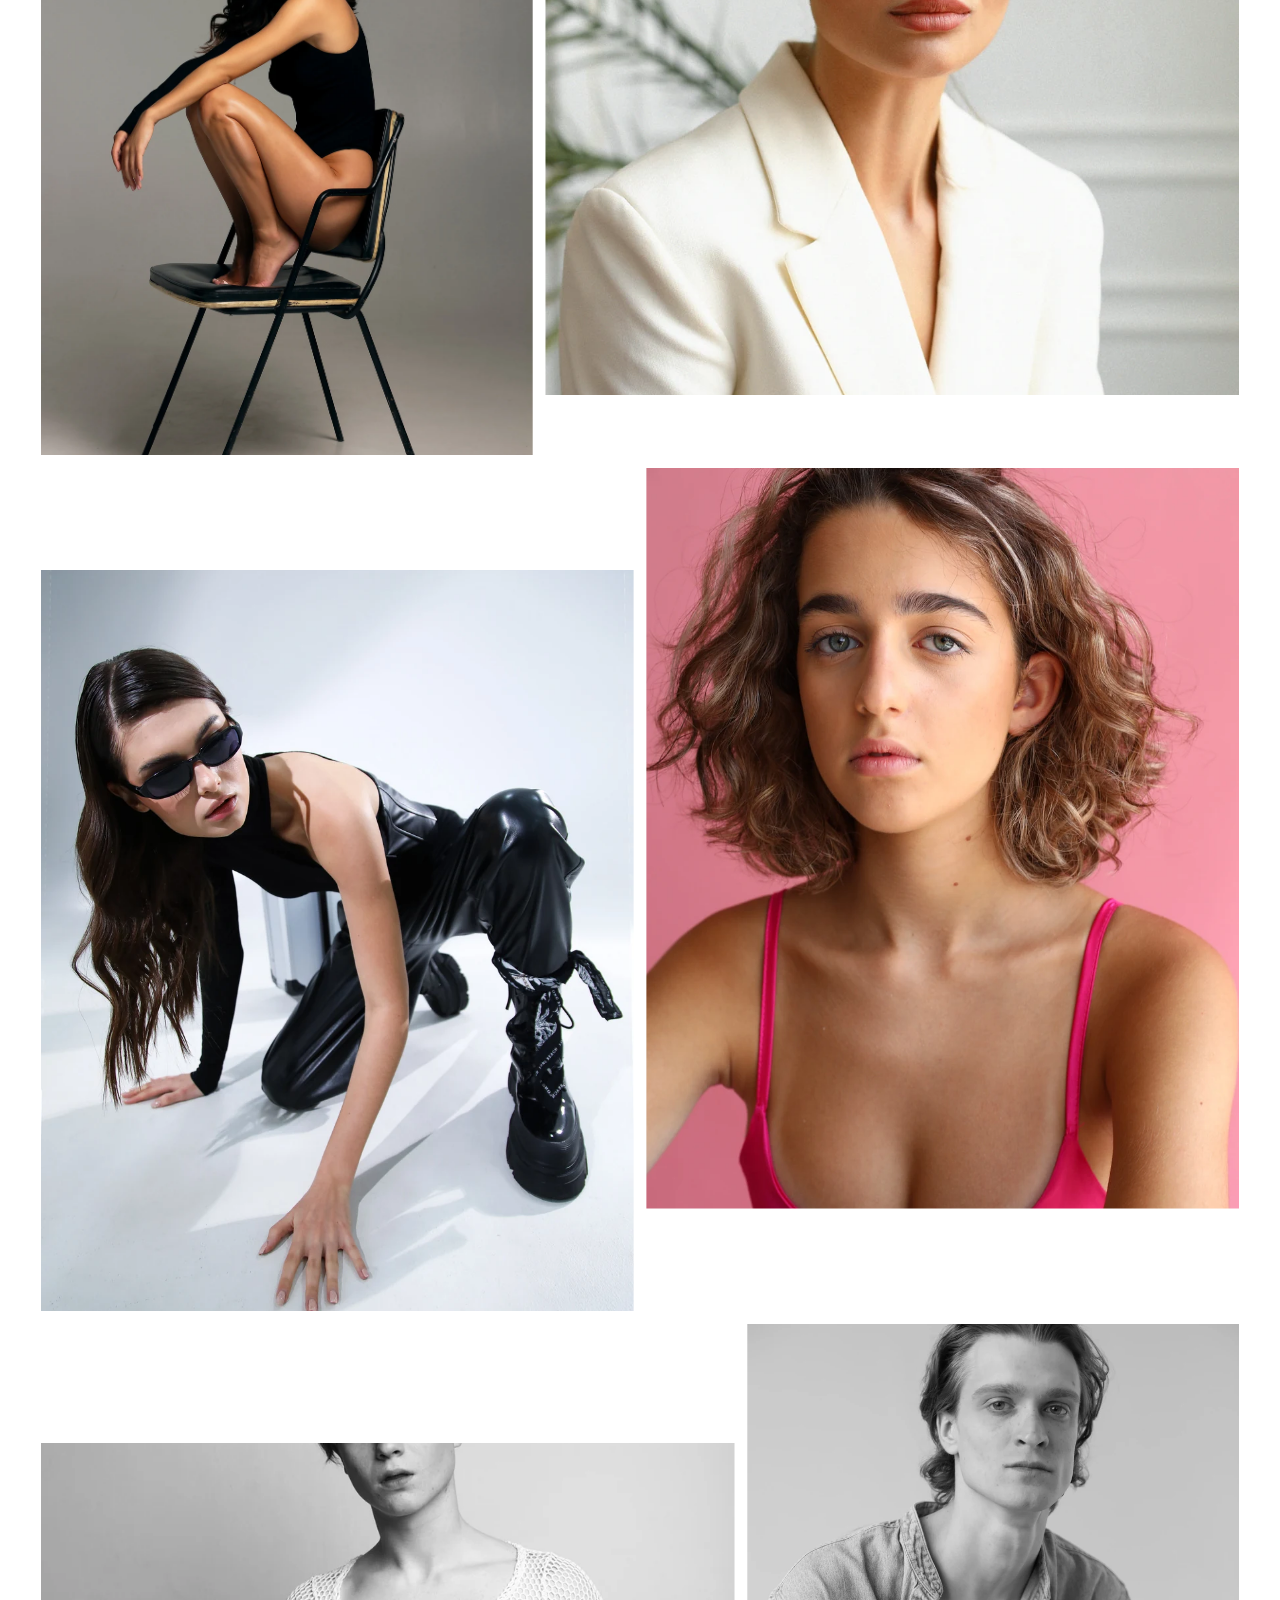
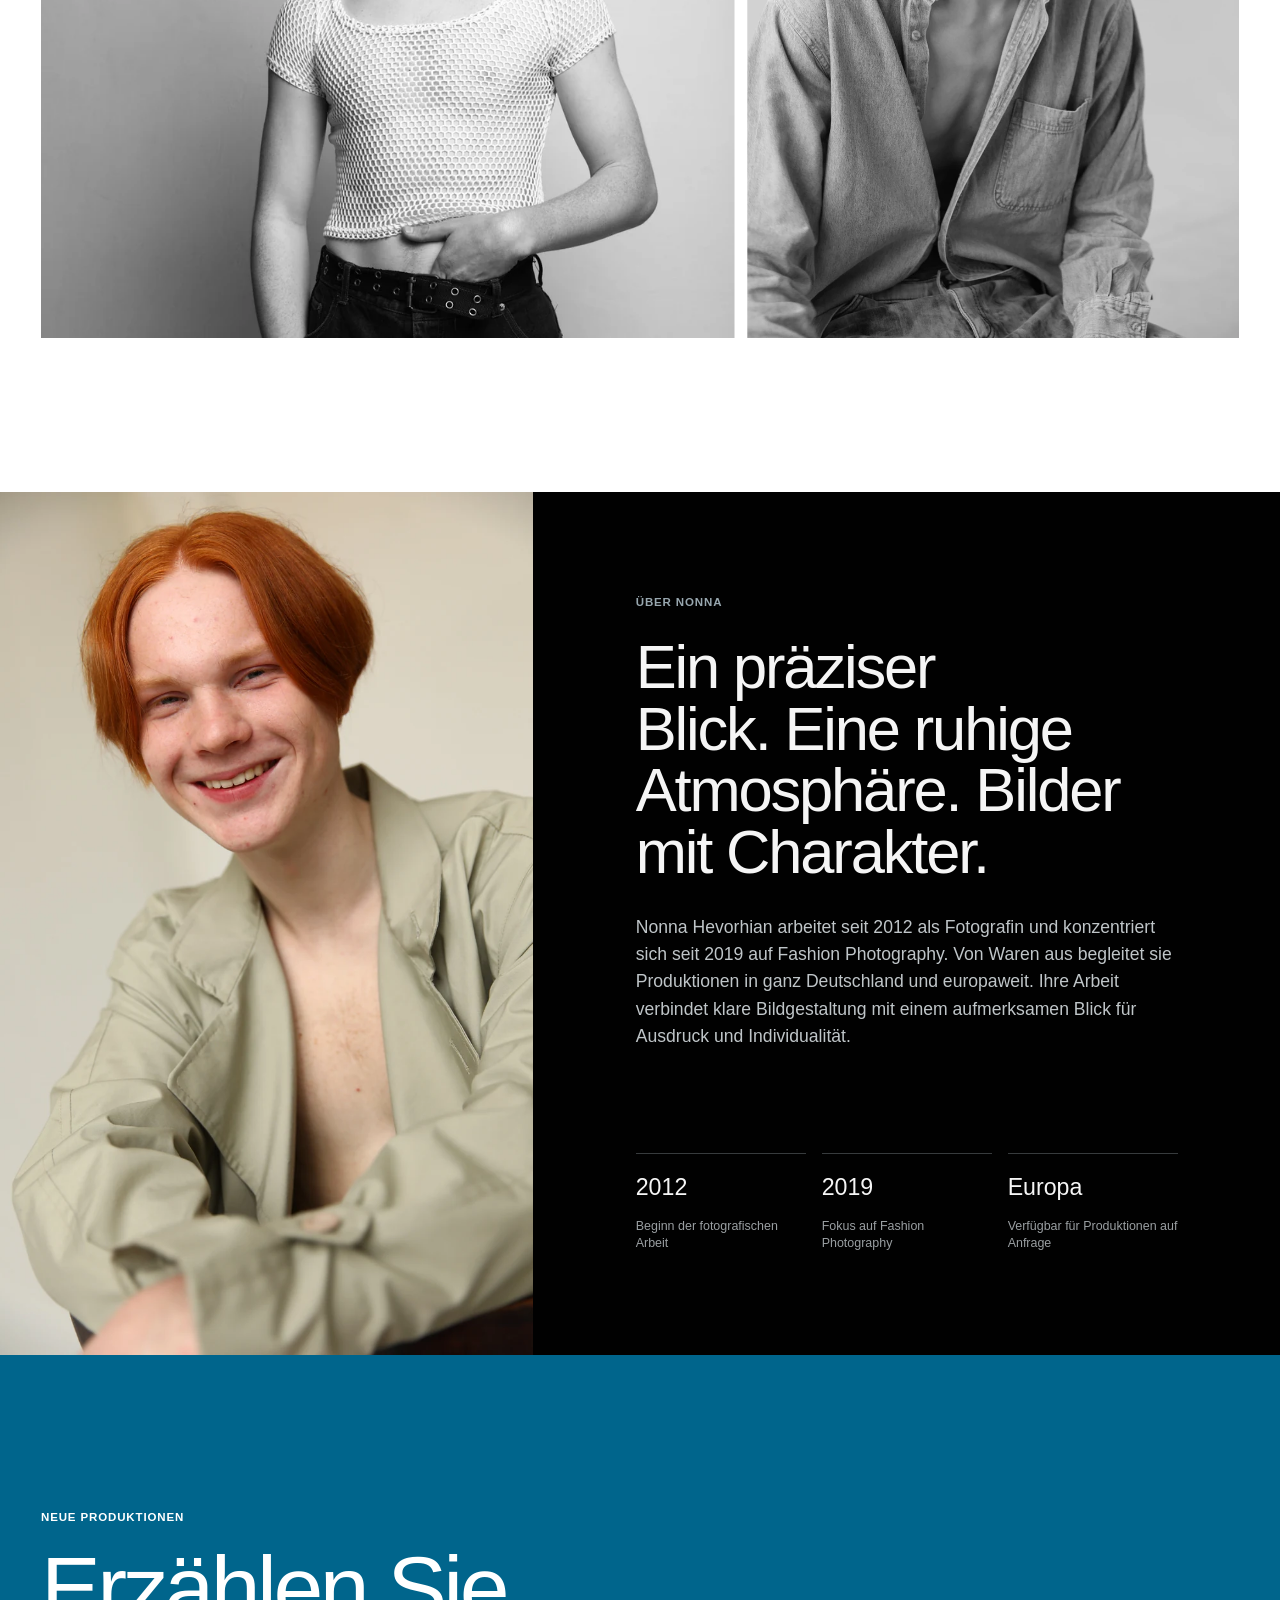
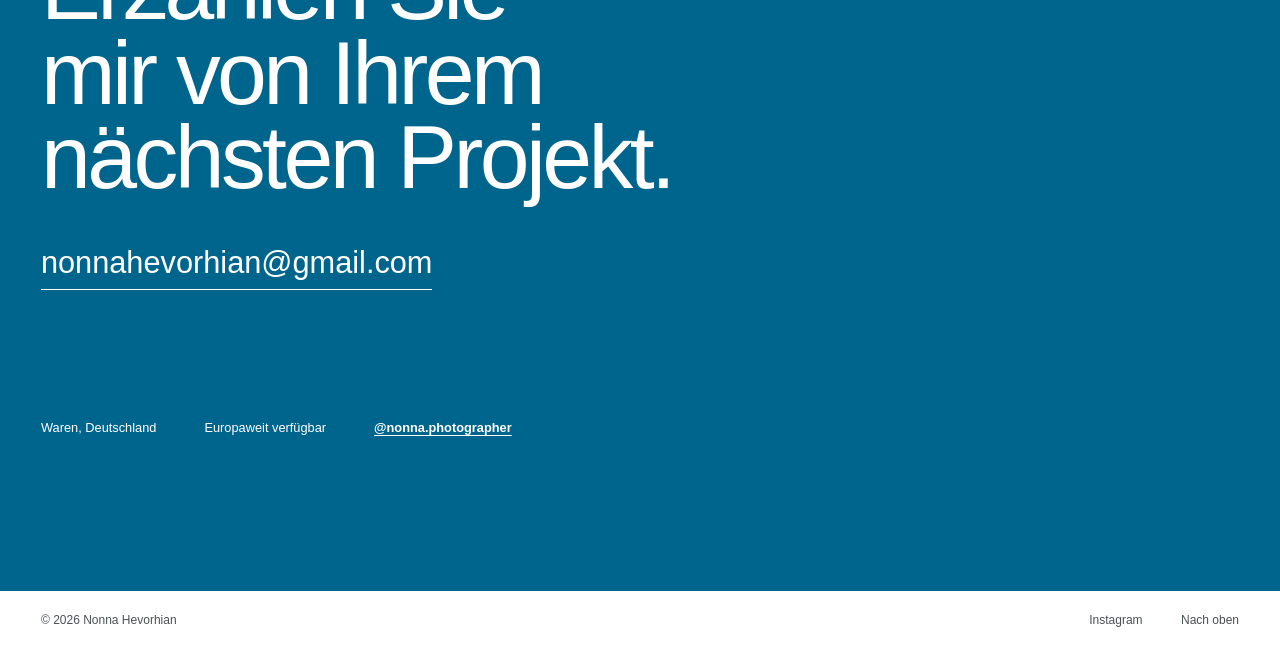
==== commit 50fbe4bc: "Add installable mobile experience" ====
--- a/index.html
+++ b/index.html
@@ -2,7 +2,10 @@
 <html lang="de">
   <head>
     <meta charset="UTF-8" />
-    <meta name="viewport" content="width=device-width, initial-scale=1" />
+    <meta name="viewport" content="width=device-width, initial-scale=1, viewport-fit=cover" />
+    <meta name="apple-mobile-web-app-capable" content="yes" />
+    <meta name="apple-mobile-web-app-status-bar-style" content="black-translucent" />
+    <meta name="apple-mobile-web-app-title" content="Nonna Photo" />
     <meta name="description" content="Nonna Hevorhian ist Fashionfotografin in Waren (Müritz). Editorials, Model Tests und Portraits in Deutschland und europaweit." />
     <meta name="theme-color" content="oklch(1 0 0)" />
     <meta name="robots" content="index, follow, max-image-preview:large" />
@@ -20,6 +23,8 @@
     <meta name="twitter:card" content="summary_large_image" />
     <title>Fashionfotografin in Waren | Nonna Hevorhian</title>
     <link rel="icon" href="assets/favicon.svg" type="image/svg+xml" />
+    <link rel="apple-touch-icon" sizes="180x180" href="assets/icons/apple-touch-icon.png" />
+    <link rel="manifest" href="manifest.webmanifest" />
     <link rel="stylesheet" href="styles.css" />
     <script type="application/ld+json">
       {
@@ -40,6 +45,7 @@
             "jobTitle": "Fashion Photographer",
             "url": "https://nonnaphoto.com/",
             "email": "mailto:nonnahevorhian@gmail.com",
+            "sameAs": ["https://www.instagram.com/nonna.photographer/"],
             "knowsLanguage": ["de", "en"],
             "knowsAbout": [
               "Fashion photography",
@@ -56,6 +62,7 @@
             "url": "https://nonnaphoto.com/",
             "image": "https://nonnaphoto.com/assets/photos/nonna-04-01.webp",
             "email": "nonnahevorhian@gmail.com",
+            "sameAs": ["https://www.instagram.com/nonna.photographer/"],
             "founder": { "@id": "https://nonnaphoto.com/#nonna-hevorhian" },
             "address": {
               "@type": "PostalAddress",
@@ -98,6 +105,7 @@
         <span aria-hidden="true">/</span>
         <a class="lang-button" href="en/" lang="en">EN</a>
       </div>
+      <a class="mobile-language" href="en/" lang="en" aria-label="English version">EN</a>
     </header>
 
     <main id="main">
@@ -202,13 +210,17 @@
         <div class="contact-meta">
           <p data-i18n="contactLocation">Waren, Deutschland</p>
           <p data-i18n="contactTravel">Europaweit verfügbar</p>
+          <a class="social-link" href="https://www.instagram.com/nonna.photographer/" target="_blank" rel="me noopener noreferrer" aria-label="Nonna Hevorhian auf Instagram">@nonna.photographer</a>
         </div>
       </section>
     </main>
 
     <footer class="site-footer">
       <p>© <span id="year"></span> Nonna Hevorhian</p>
-      <a href="#top" data-i18n="backTop">Nach oben</a>
+      <div class="footer-links">
+        <a href="https://www.instagram.com/nonna.photographer/" target="_blank" rel="me noopener noreferrer">Instagram</a>
+        <a href="#top" data-i18n="backTop">Nach oben</a>
+      </div>
     </footer>
 
     <dialog class="lightbox" aria-label="Vergrößerte Portfolioansicht">
--- a/styles.css
+++ b/styles.css
@@ -23,6 +23,8 @@
 html {
   scroll-behavior: smooth;
   background: var(--bg);
+  min-width: 20rem;
+  overflow-x: clip;
 }
 
 body {
@@ -33,6 +35,9 @@
   font-size: clamp(1rem, 0.94rem + 0.2vw, 1.125rem);
   line-height: 1.55;
   -webkit-font-smoothing: antialiased;
+  padding-right: env(safe-area-inset-right);
+  padding-left: env(safe-area-inset-left);
+  overflow-x: clip;
 }
 
 body.is-locked {
@@ -84,9 +89,9 @@
   display: grid;
   grid-template-columns: 1fr auto 1fr;
   align-items: center;
-  min-height: 5rem;
+  min-height: calc(5rem + env(safe-area-inset-top));
   border-bottom: 1px solid transparent;
-  padding: 1.65rem var(--gutter);
+  padding: max(1.65rem, env(safe-area-inset-top)) var(--gutter) 1.65rem;
   mix-blend-mode: difference;
   color: white;
   transition: background-color 280ms ease, border-color 280ms ease, color 280ms ease;
@@ -169,6 +174,10 @@
   opacity: 1;
 }
 
+.mobile-language {
+  display: none;
+}
+
 .hero {
   position: relative;
   min-height: 100svh;
@@ -512,16 +521,28 @@
   margin: 0;
 }
 
+.social-link {
+  font-weight: 600;
+  text-decoration: underline;
+  text-decoration-thickness: 1px;
+  text-underline-offset: 0.25em;
+}
+
 .site-footer {
   display: flex;
   justify-content: space-between;
-  padding: 1.25rem var(--gutter);
+  padding: 1.25rem var(--gutter) max(1.25rem, env(safe-area-inset-bottom));
   color: var(--muted);
   font-size: 0.75rem;
 }
 
 .site-footer p {
   margin: 0;
+}
+
+.footer-links {
+  display: flex;
+  gap: clamp(1rem, 3vw, 2.5rem);
 }
 
 .lightbox {
@@ -612,7 +633,21 @@
   }
 
   .language-switch {
-    grid-column: 2;
+    display: none;
+  }
+
+  .mobile-language {
+    position: fixed;
+    z-index: 21;
+    top: max(1rem, env(safe-area-inset-top));
+    right: var(--gutter);
+    display: inline-grid;
+    min-width: 2.75rem;
+    min-height: 2.75rem;
+    place-items: center;
+    color: var(--ink);
+    font-size: 0.72rem;
+    font-weight: 700;
   }
 
   .nav-links {
@@ -620,7 +655,7 @@
   }
 
   .hero {
-    min-height: 110svh;
+    min-height: max(46rem, 105svh);
   }
 
   .hero-copy {
@@ -641,7 +676,7 @@
     top: auto;
     right: 0;
     bottom: 0;
-    width: 76vw;
+    width: min(76vw, 38rem);
     height: 60svh;
   }
 
@@ -675,8 +710,49 @@
 }
 
 @media (max-width: 640px) {
+  :root {
+    --gutter: clamp(1rem, 5vw, 1.5rem);
+    --section-space: clamp(4.5rem, 20vw, 7rem);
+  }
+
+  .site-header {
+    min-height: calc(4.5rem + env(safe-area-inset-top));
+    padding-top: max(1rem, env(safe-area-inset-top));
+    padding-bottom: 1rem;
+    color: var(--ink);
+    mix-blend-mode: normal;
+  }
+
+  .wordmark {
+    font-size: 0.68rem;
+  }
+
+  .language-switch {
+    min-height: 2.75rem;
+    gap: 0.2rem;
+  }
+
+  .lang-button {
+    display: inline-grid;
+    min-width: 2.25rem;
+    min-height: 2.75rem;
+    place-items: center;
+    margin: 0;
+    opacity: 1;
+  }
+
+  .hero {
+    min-height: max(43rem, 100svh);
+  }
+
+  .hero-copy {
+    top: calc(6rem + env(safe-area-inset-top));
+  }
+
   .hero h1 {
-    font-size: clamp(2.3rem, 12vw, 4.6rem);
+    max-width: 100%;
+    font-size: clamp(2.4rem, 11.8vw, 3.4rem);
+    line-height: 0.9;
   }
 
   .hero-intro {
@@ -725,15 +801,69 @@
 
   .contact-meta {
     flex-direction: column;
-    gap: 0.3rem;
+    gap: 0.55rem;
+  }
+
+  .site-footer {
+    align-items: flex-start;
+    gap: 1.5rem;
+  }
+
+  .footer-links {
+    flex-direction: column;
+    align-items: flex-end;
+    gap: 0.5rem;
   }
 
   .lightbox[open] {
-    grid-template-columns: 3rem minmax(0, 1fr) 3rem;
+    grid-template-columns: 2.75rem minmax(0, 1fr) 2.75rem;
   }
 
   .lightbox figure {
-    padding-top: 4rem;
+    padding: calc(4rem + env(safe-area-inset-top)) 0 max(1rem, env(safe-area-inset-bottom));
+  }
+
+  .lightbox-close {
+    top: max(0.75rem, env(safe-area-inset-top));
+    right: max(0.75rem, env(safe-area-inset-right));
+    width: 2.75rem;
+    height: 2.75rem;
+  }
+
+  .lightbox-nav {
+    min-width: 2.75rem;
+  }
+}
+
+@media (max-width: 420px) {
+  .hero-intro {
+    max-width: 100%;
+  }
+
+  .hero-frame-main {
+    width: 88vw;
+  }
+
+  .hero-frame-detail {
+    width: 46vw;
+  }
+
+  .contact h2 {
+    font-size: clamp(2.65rem, 14vw, 4rem);
+  }
+}
+
+@media (max-height: 560px) and (orientation: landscape) {
+  .hero {
+    min-height: 42rem;
+  }
+
+  .hero-copy {
+    top: 6rem;
+  }
+
+  .hero-frame-main {
+    height: 32rem;
   }
 }
 
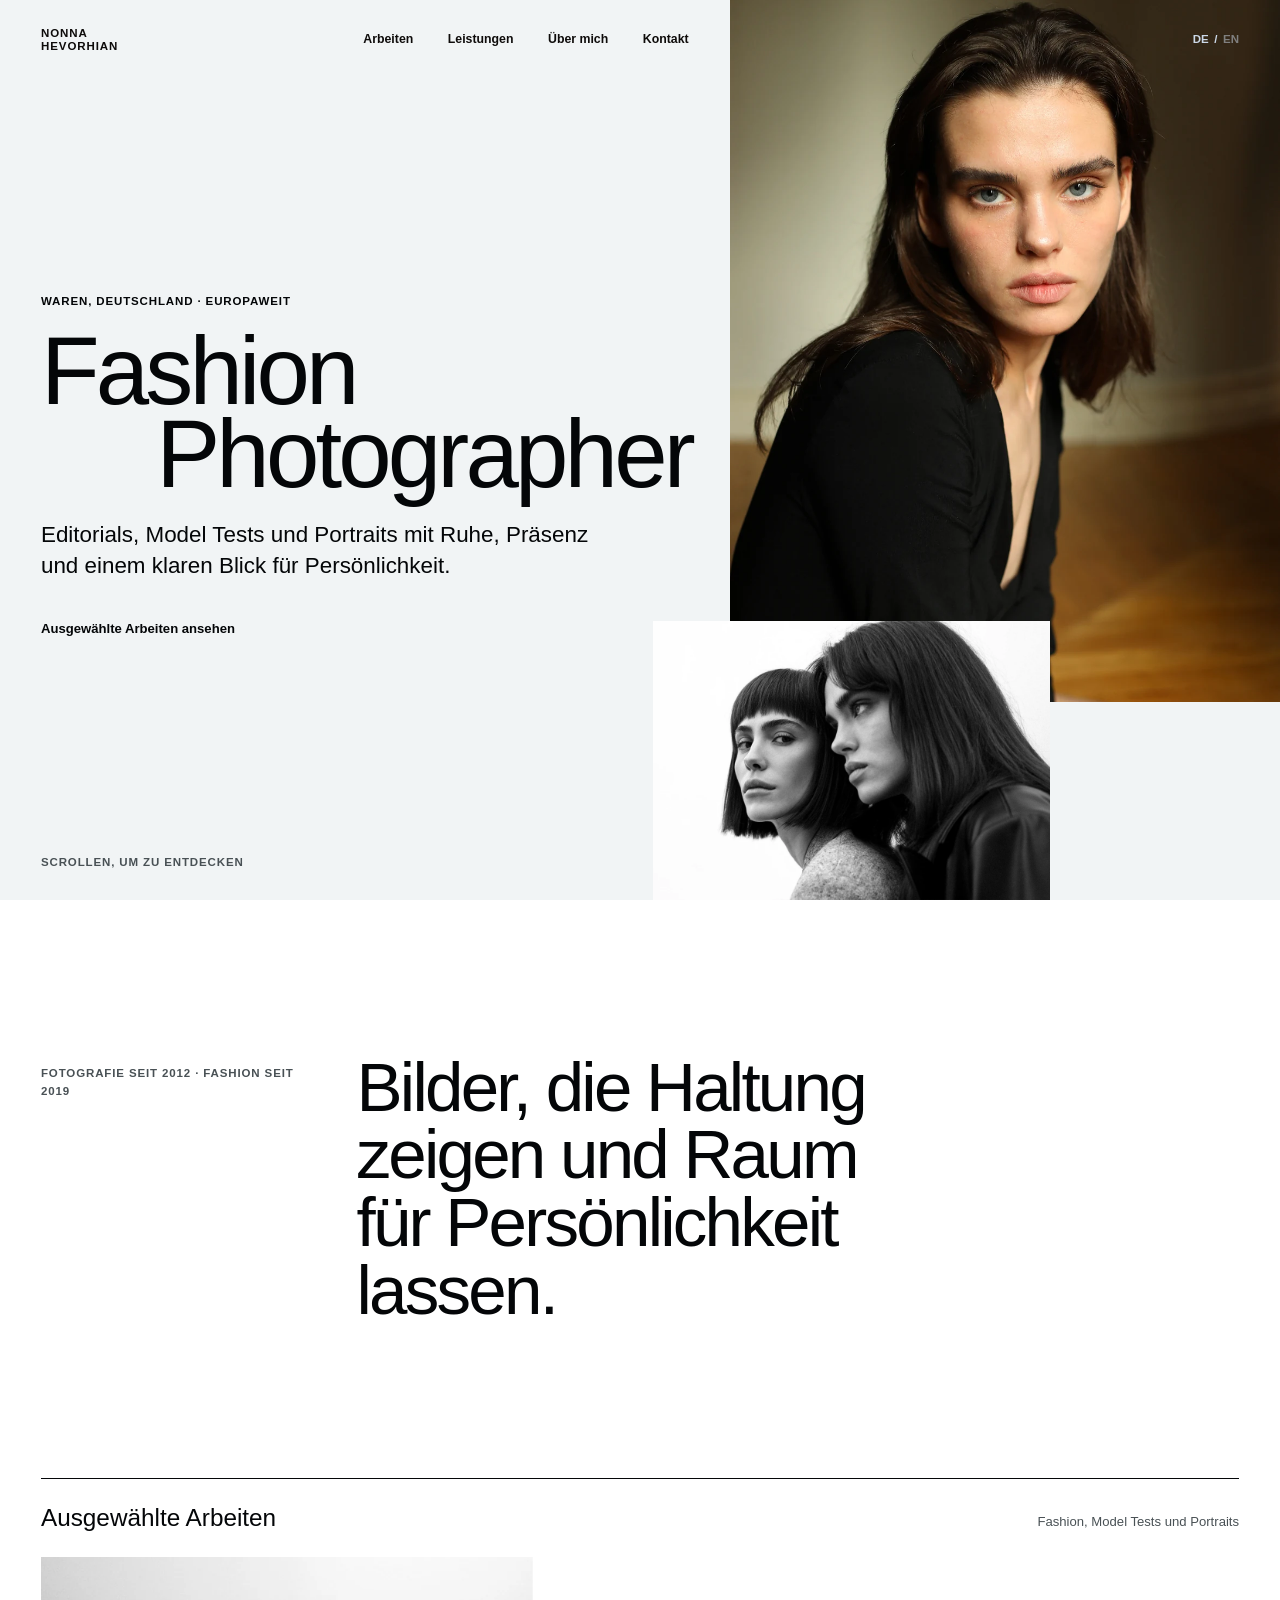
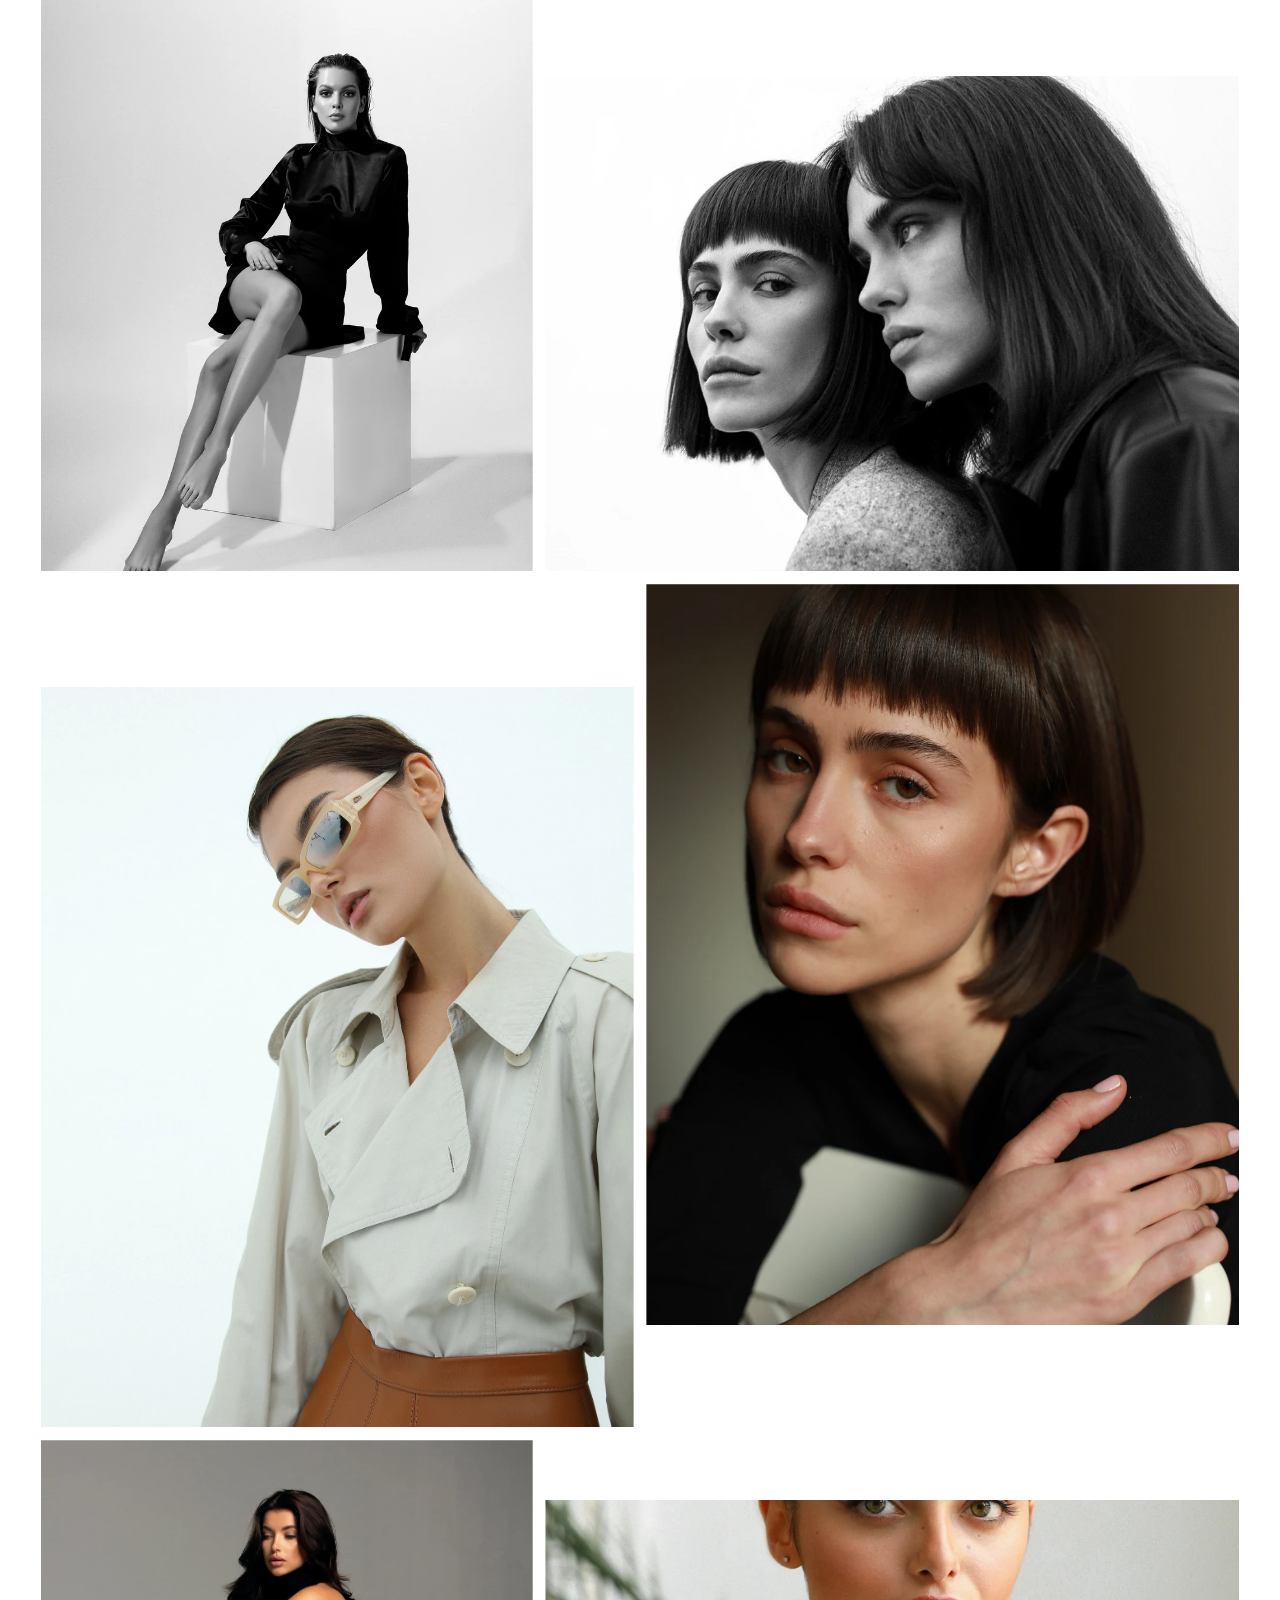
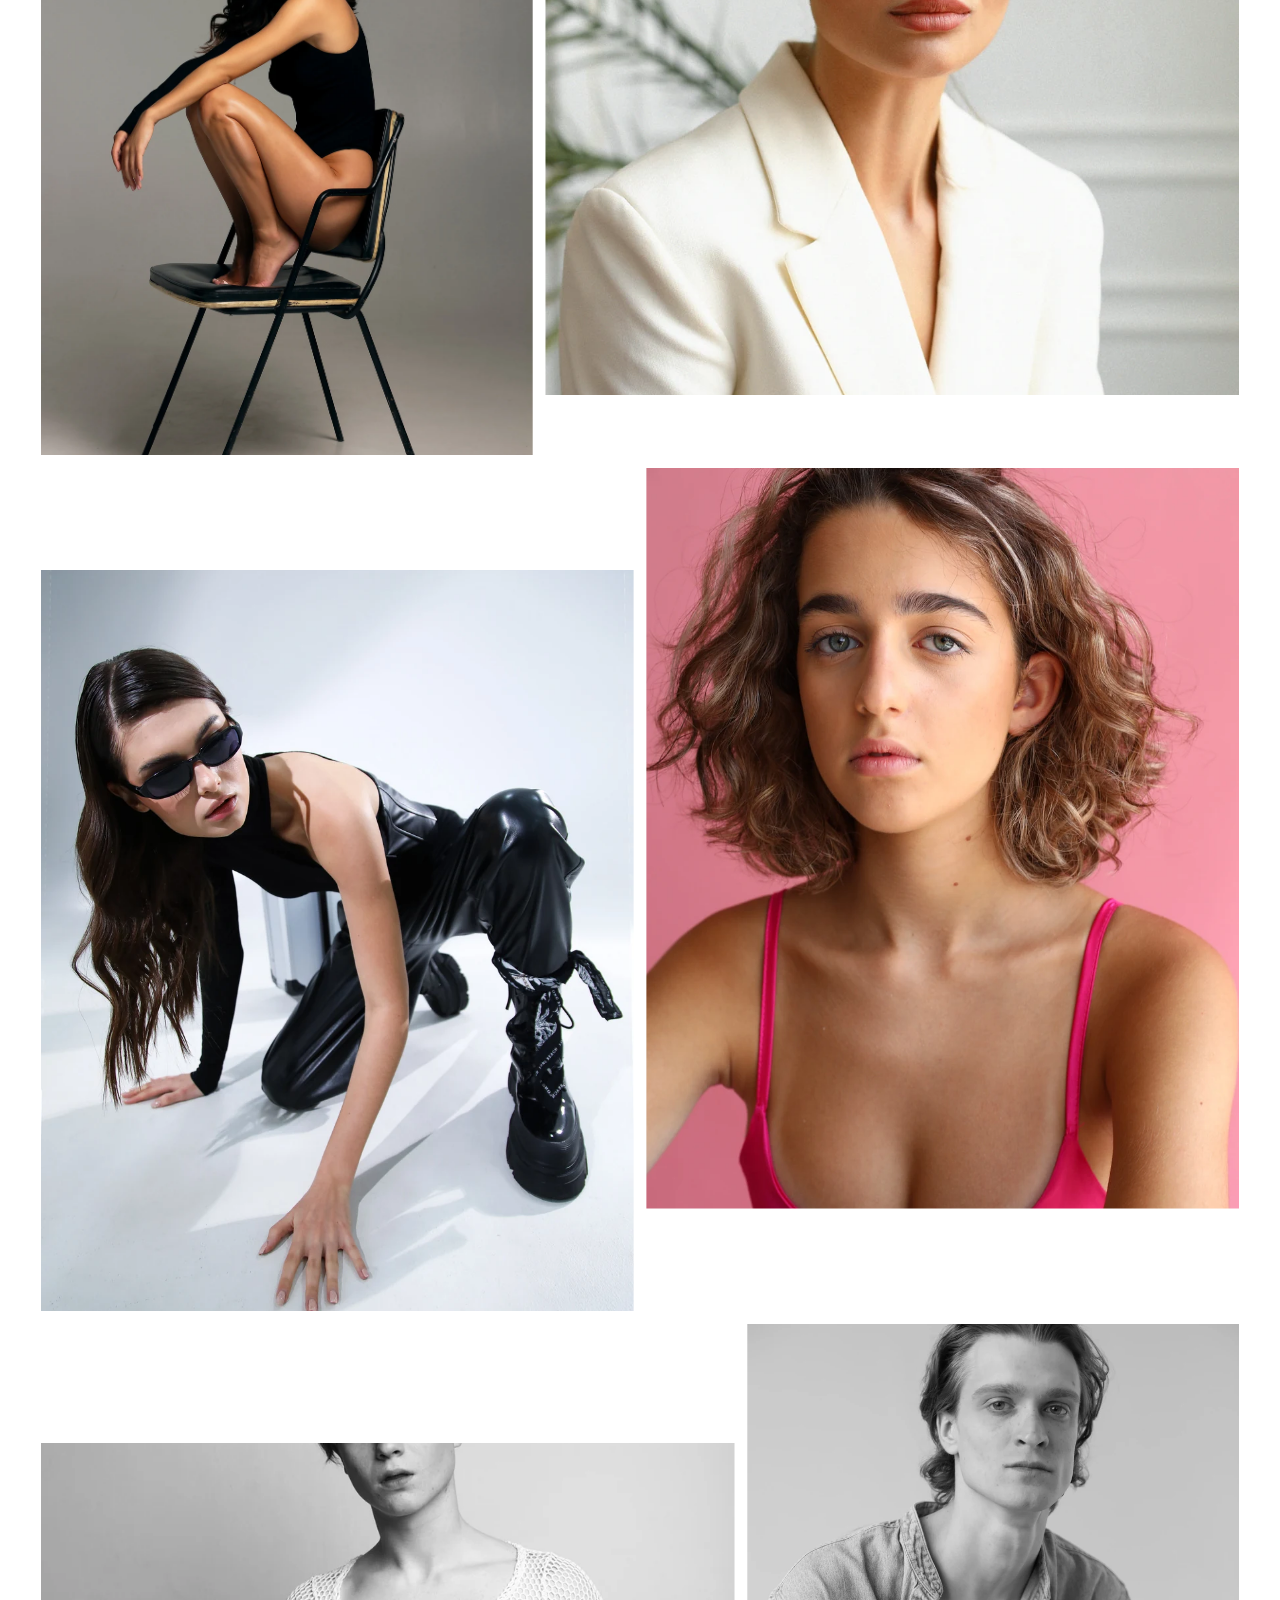
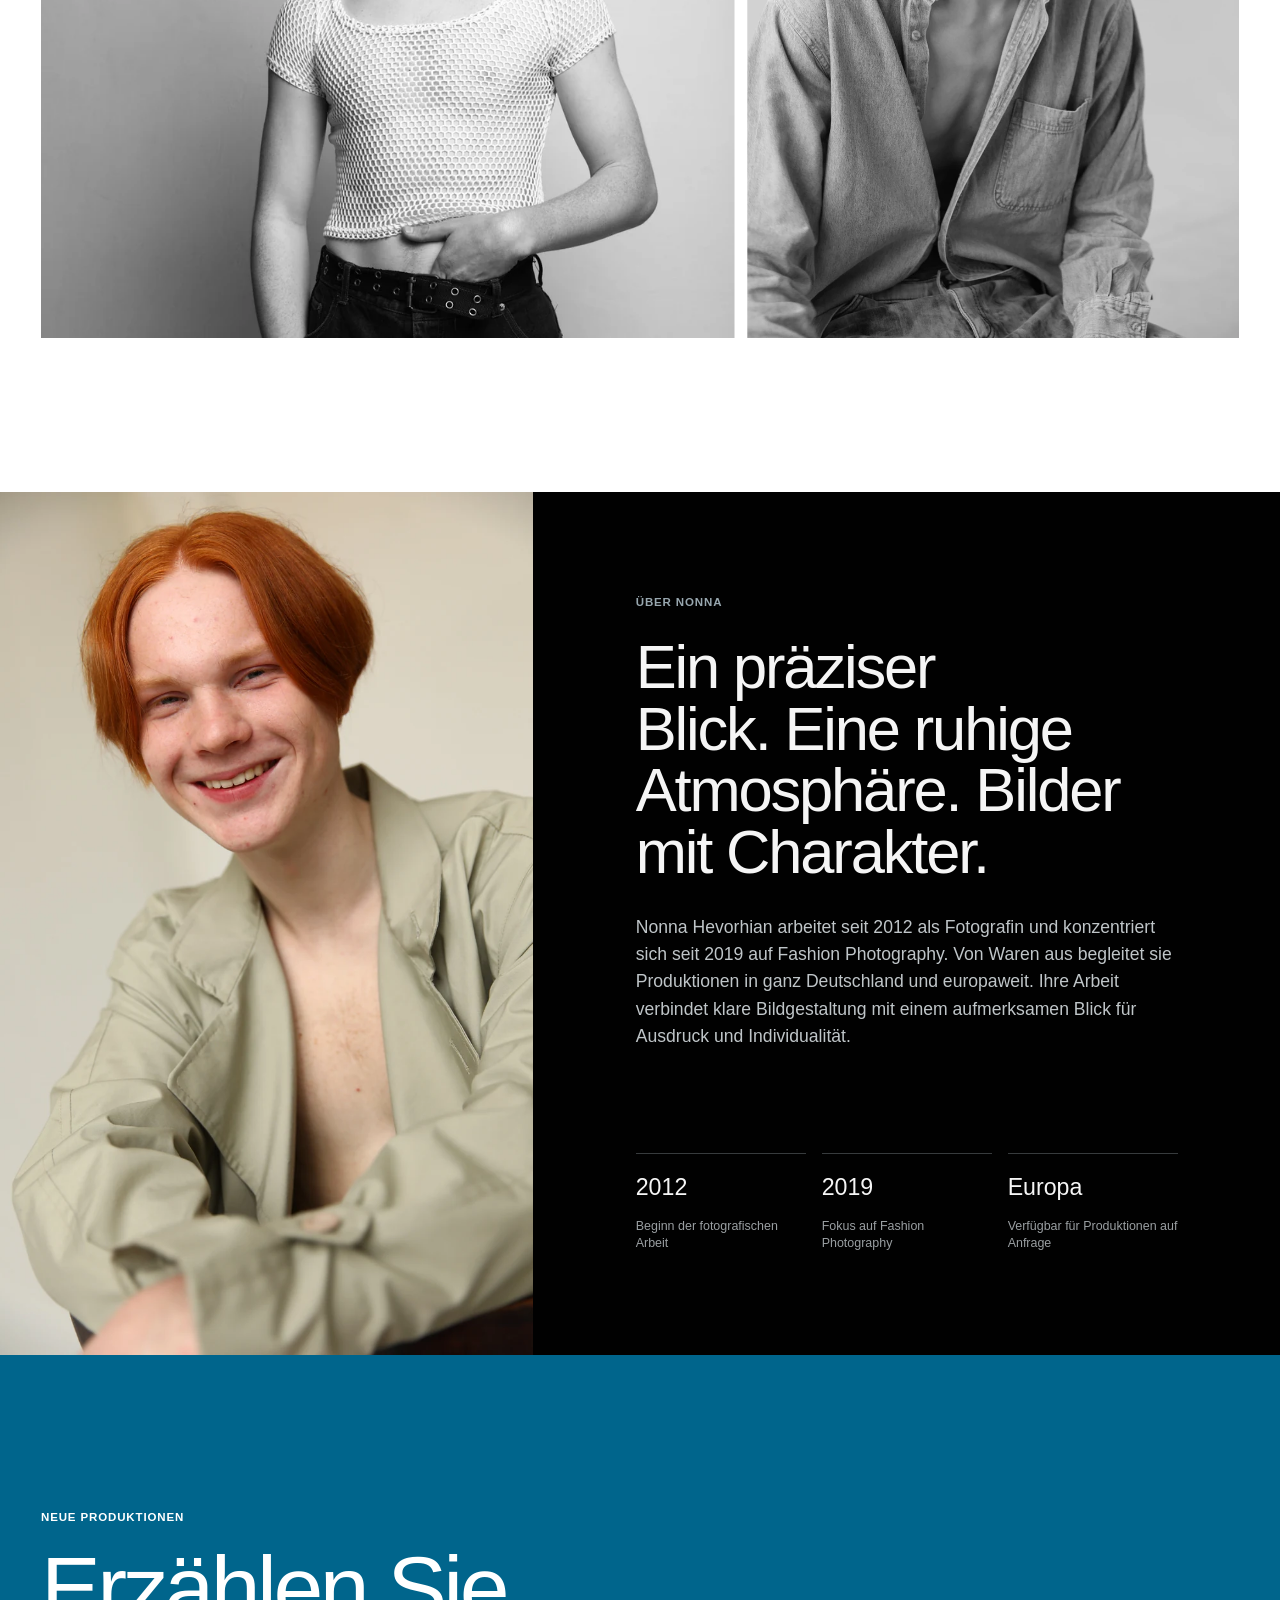
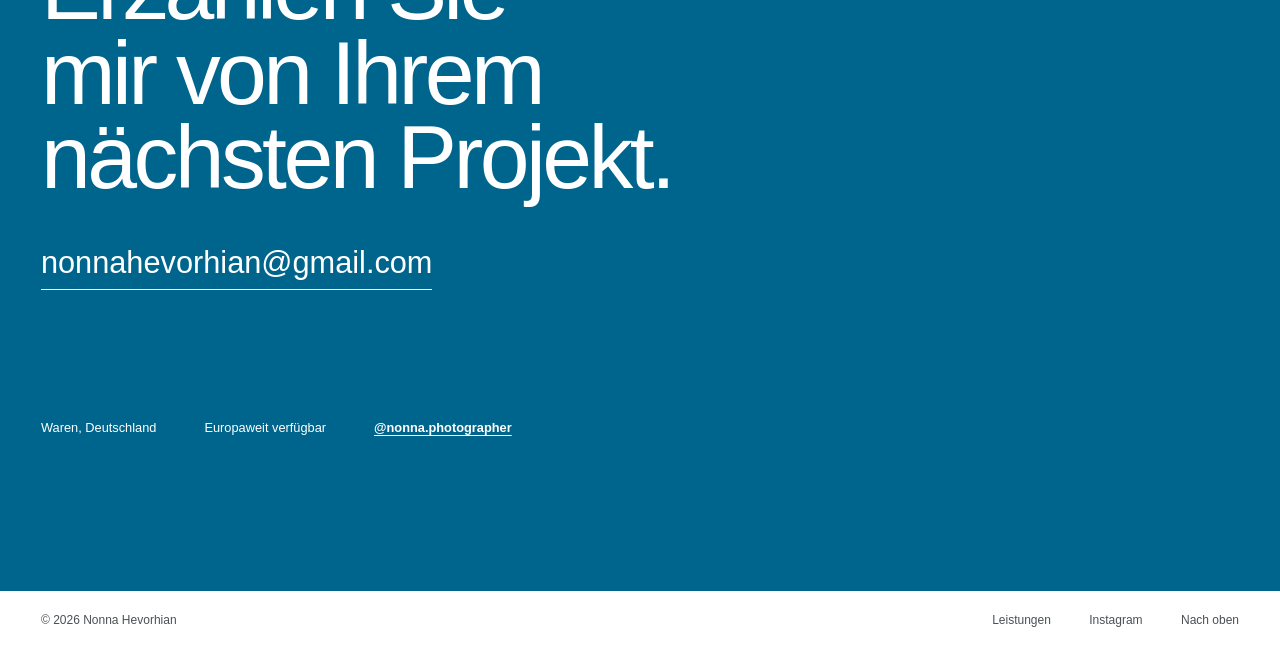
==== commit 8da770e7: "Add bilingual photography services pages" ====
--- a/index.html
+++ b/index.html
@@ -96,6 +96,7 @@
 
       <nav class="nav-links" aria-label="Seitenbereiche">
         <a href="#work" data-i18n="navWork">Arbeiten</a>
+        <a href="services/">Leistungen</a>
         <a href="#about" data-i18n="navAbout">Über mich</a>
         <a href="#contact" data-i18n="navContact">Kontakt</a>
       </nav>
@@ -218,6 +219,7 @@
     <footer class="site-footer">
       <p>© <span id="year"></span> Nonna Hevorhian</p>
       <div class="footer-links">
+        <a href="services/">Leistungen</a>
         <a href="https://www.instagram.com/nonna.photographer/" target="_blank" rel="me noopener noreferrer">Instagram</a>
         <a href="#top" data-i18n="backTop">Nach oben</a>
       </div>
--- a/styles.css
+++ b/styles.css
@@ -545,6 +545,216 @@
   gap: clamp(1rem, 3vw, 2.5rem);
 }
 
+.services-page {
+  background: var(--surface);
+}
+
+.services-page .site-header {
+  mix-blend-mode: normal;
+}
+
+.services-nav {
+  position: static;
+  justify-self: center;
+}
+
+.services-hero {
+  display: grid;
+  grid-template-columns: minmax(0, 7fr) minmax(22rem, 5fr);
+  min-height: 100svh;
+  padding: calc(8rem + env(safe-area-inset-top)) var(--gutter) var(--gutter);
+  background: var(--surface);
+}
+
+.services-hero-copy {
+  align-self: center;
+  min-width: 0;
+  max-width: 50rem;
+  padding: clamp(3rem, 7vw, 7rem) clamp(2rem, 6vw, 7rem) clamp(3rem, 7vw, 7rem) 0;
+}
+
+.services-hero h1 {
+  max-width: 12ch;
+  margin: 1.25rem 0 2rem;
+  font-size: clamp(3.2rem, 7vw, 6rem);
+  font-weight: 400;
+  letter-spacing: -0.04em;
+  line-height: 0.94;
+  text-wrap: balance;
+}
+
+.services-hero-copy > p:not(.hero-location) {
+  width: 100%;
+  max-width: 38rem;
+  margin: 0 0 2rem;
+  font-size: clamp(1.05rem, 1.3vw, 1.35rem);
+  line-height: 1.45;
+  text-wrap: pretty;
+  overflow-wrap: anywhere;
+}
+
+.services-hero-image {
+  min-height: calc(100svh - 2 * var(--gutter) - 8rem);
+  margin: 0;
+  overflow: hidden;
+  background: var(--line);
+}
+
+.services-hero-image img {
+  object-position: 50% 42%;
+  animation: image-reveal 1.1s var(--ease-out) both;
+}
+
+.services-intro {
+  display: grid;
+  grid-template-columns: 3fr 8fr 1fr;
+  gap: 2rem;
+  padding: var(--section-space) var(--gutter);
+  background: var(--bg);
+}
+
+.services-intro .section-note {
+  padding-top: 0.7rem;
+  color: var(--muted);
+}
+
+.services-intro h2 {
+  grid-column: 2;
+  max-width: 15ch;
+  margin: 0;
+  font-size: clamp(2.6rem, 5.3vw, 5.6rem);
+  font-weight: 400;
+  letter-spacing: -0.04em;
+  line-height: 0.98;
+  text-wrap: balance;
+}
+
+.service-list {
+  background: var(--bg);
+}
+
+.service-row {
+  display: grid;
+  grid-template-columns: minmax(0, 5fr) minmax(0, 7fr);
+  align-items: center;
+  min-height: 85svh;
+  border-top: 1px solid var(--line);
+}
+
+.service-row-reverse {
+  grid-template-columns: minmax(0, 7fr) minmax(0, 5fr);
+}
+
+.service-row-reverse .service-copy {
+  grid-column: 2;
+}
+
+.service-row-reverse .service-image {
+  grid-column: 1;
+  grid-row: 1;
+}
+
+.service-copy {
+  padding: clamp(3rem, 7vw, 8rem);
+}
+
+.service-index {
+  margin: 0 0 1.4rem;
+  color: var(--primary);
+  font-size: 0.78rem;
+  font-weight: 700;
+}
+
+.service-copy h2 {
+  margin: 0 0 1.6rem;
+  font-size: clamp(2.6rem, 5vw, 5.3rem);
+  font-weight: 400;
+  letter-spacing: -0.04em;
+  line-height: 0.96;
+  text-wrap: balance;
+}
+
+.service-copy > p:not(.service-index) {
+  max-width: 38rem;
+  margin: 0;
+  color: var(--muted);
+  font-size: clamp(1rem, 1.15vw, 1.2rem);
+  text-wrap: pretty;
+}
+
+.service-copy ul {
+  max-width: 38rem;
+  margin: 2.5rem 0 0;
+  padding: 0;
+  border-top: 1px solid var(--line);
+  list-style: none;
+}
+
+.service-copy li {
+  padding: 0.85rem 0;
+  border-bottom: 1px solid var(--line);
+  font-size: 0.88rem;
+}
+
+.service-image {
+  align-self: stretch;
+  min-height: 42rem;
+  margin: 0;
+  overflow: hidden;
+  background: var(--surface);
+}
+
+.service-image-portrait img {
+  object-position: 50% 35%;
+}
+
+.service-process {
+  display: grid;
+  grid-template-columns: minmax(0, 5fr) minmax(0, 7fr);
+  gap: clamp(3rem, 8vw, 9rem);
+  padding: var(--section-space) var(--gutter);
+  color: var(--on-dark);
+  background: var(--dark);
+}
+
+.service-process h2 {
+  max-width: 13ch;
+  margin: 1.25rem 0 0;
+  font-size: clamp(2.5rem, 5vw, 5.2rem);
+  font-weight: 400;
+  letter-spacing: -0.035em;
+  line-height: 0.98;
+}
+
+.service-process ol {
+  margin: 0;
+  padding: 0;
+  list-style: none;
+}
+
+.service-process li {
+  display: grid;
+  grid-template-columns: 3rem 9rem 1fr;
+  gap: 1.5rem;
+  padding: 1.6rem 0;
+  border-top: 1px solid oklch(0.35 0.006 230);
+}
+
+.service-process li:last-child {
+  border-bottom: 1px solid oklch(0.35 0.006 230);
+}
+
+.service-process span,
+.service-process strong {
+  font-size: 0.85rem;
+}
+
+.service-process p {
+  max-width: 35rem;
+  margin: 0;
+  color: oklch(0.76 0.008 230);
+}
+
 .lightbox {
   width: 100vw;
   max-width: none;
@@ -707,6 +917,55 @@
   .experience {
     grid-template-columns: 1fr;
   }
+
+  .services-hero {
+    grid-template-columns: 1fr;
+    min-height: auto;
+    padding-top: calc(7rem + env(safe-area-inset-top));
+  }
+
+  .services-hero-copy {
+    padding: 4rem 0 5rem;
+  }
+
+  .services-hero-image {
+    min-height: 70svh;
+  }
+
+  .services-intro {
+    grid-template-columns: 1fr;
+  }
+
+  .services-intro h2 {
+    grid-column: 1;
+  }
+
+  .service-row,
+  .service-row-reverse {
+    grid-template-columns: 1fr;
+    min-height: auto;
+  }
+
+  .service-row-reverse .service-copy,
+  .service-row-reverse .service-image {
+    grid-column: 1;
+  }
+
+  .service-row-reverse .service-copy {
+    grid-row: 1;
+  }
+
+  .service-row-reverse .service-image {
+    grid-row: 2;
+  }
+
+  .service-image {
+    min-height: 65svh;
+  }
+
+  .service-process {
+    grid-template-columns: 1fr;
+  }
 }
 
 @media (max-width: 640px) {
@@ -851,6 +1110,51 @@
   .contact h2 {
     font-size: clamp(2.65rem, 14vw, 4rem);
   }
+
+  .services-hero {
+    padding-right: 0;
+    padding-left: 0;
+  }
+
+  .services-hero-copy {
+    width: 100%;
+    padding: 3rem var(--gutter) 4rem;
+  }
+
+  .services-hero h1 {
+    font-size: clamp(2.75rem, 13vw, 4rem);
+  }
+
+  .services-hero-image {
+    min-height: 72svh;
+  }
+
+  .services-intro {
+    gap: 1.5rem;
+  }
+
+  .services-intro h2,
+  .service-copy h2,
+  .service-process h2 {
+    font-size: clamp(2.45rem, 12vw, 3.8rem);
+  }
+
+  .service-copy {
+    padding: 4.5rem var(--gutter);
+  }
+
+  .service-image {
+    min-height: 62svh;
+  }
+
+  .service-process li {
+    grid-template-columns: 2.5rem 1fr;
+    gap: 0.75rem 1rem;
+  }
+
+  .service-process p {
+    grid-column: 2;
+  }
 }
 
 @media (max-height: 560px) and (orientation: landscape) {
